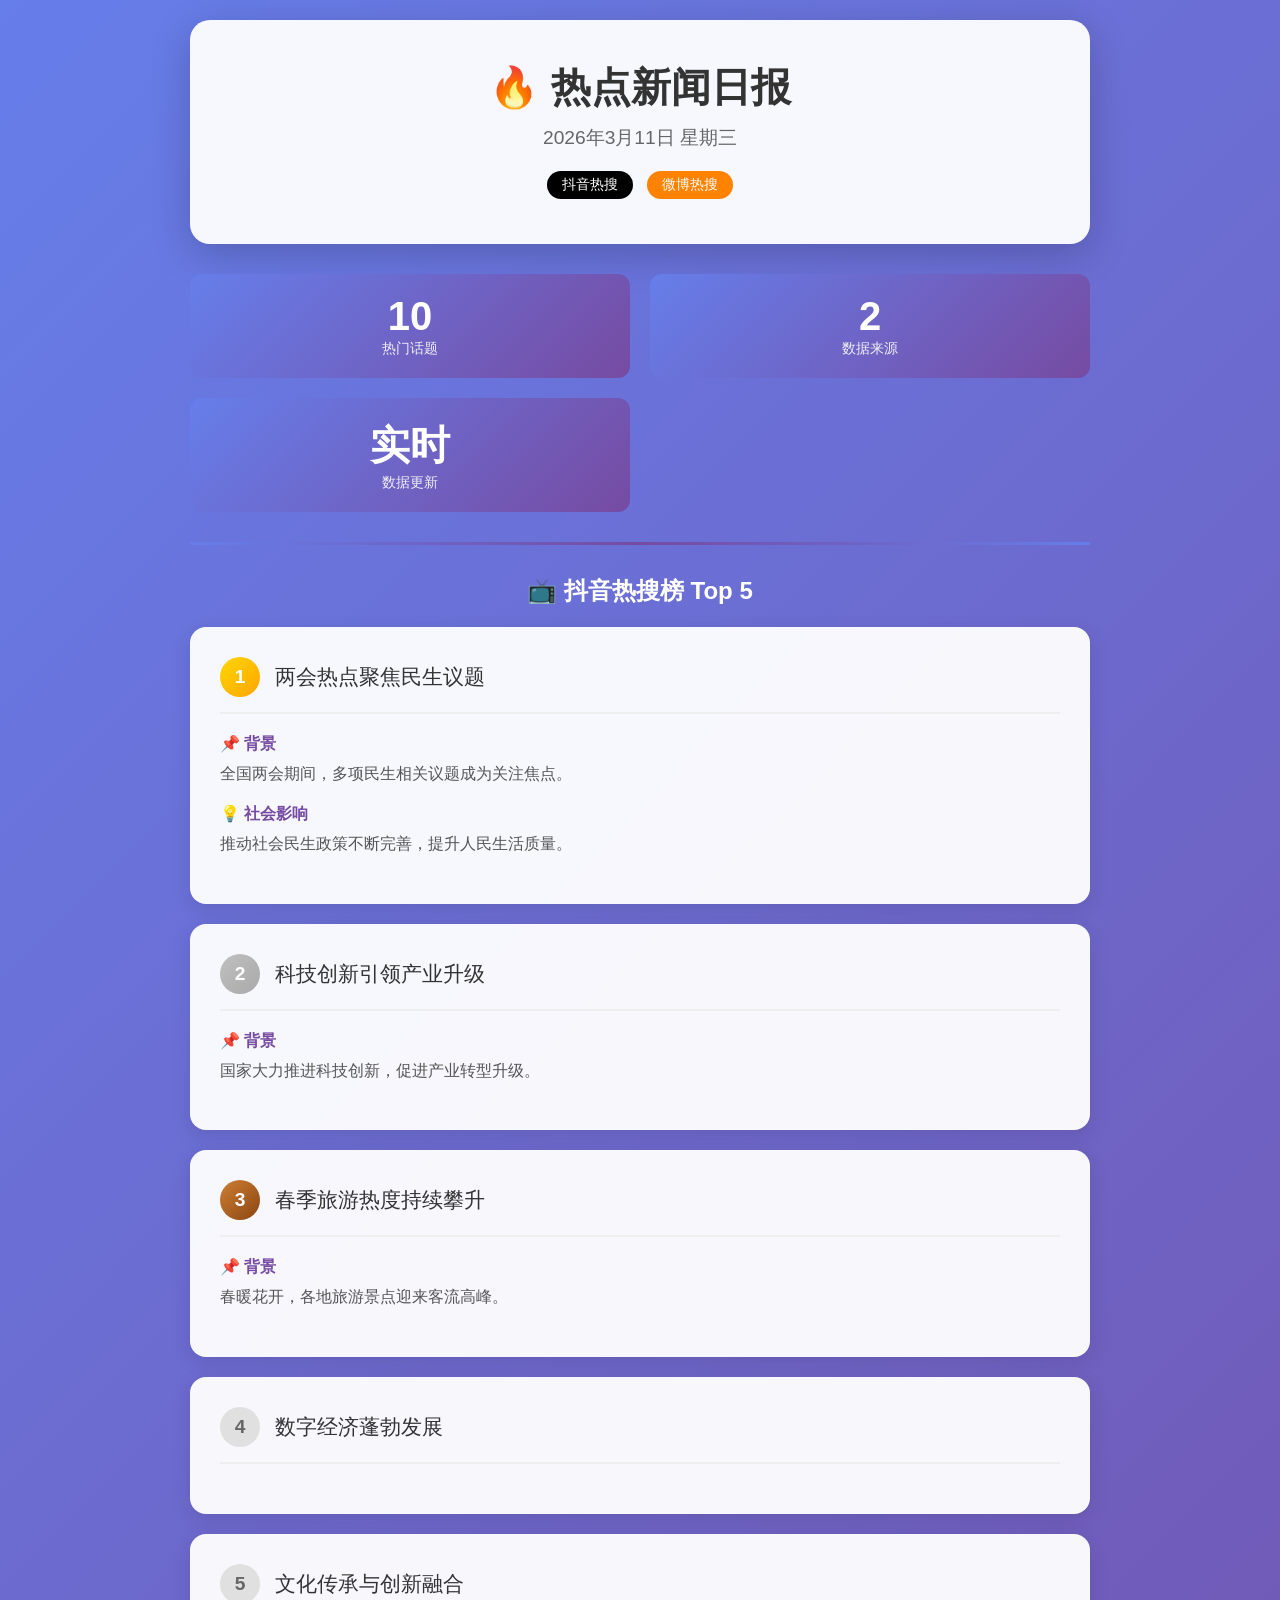
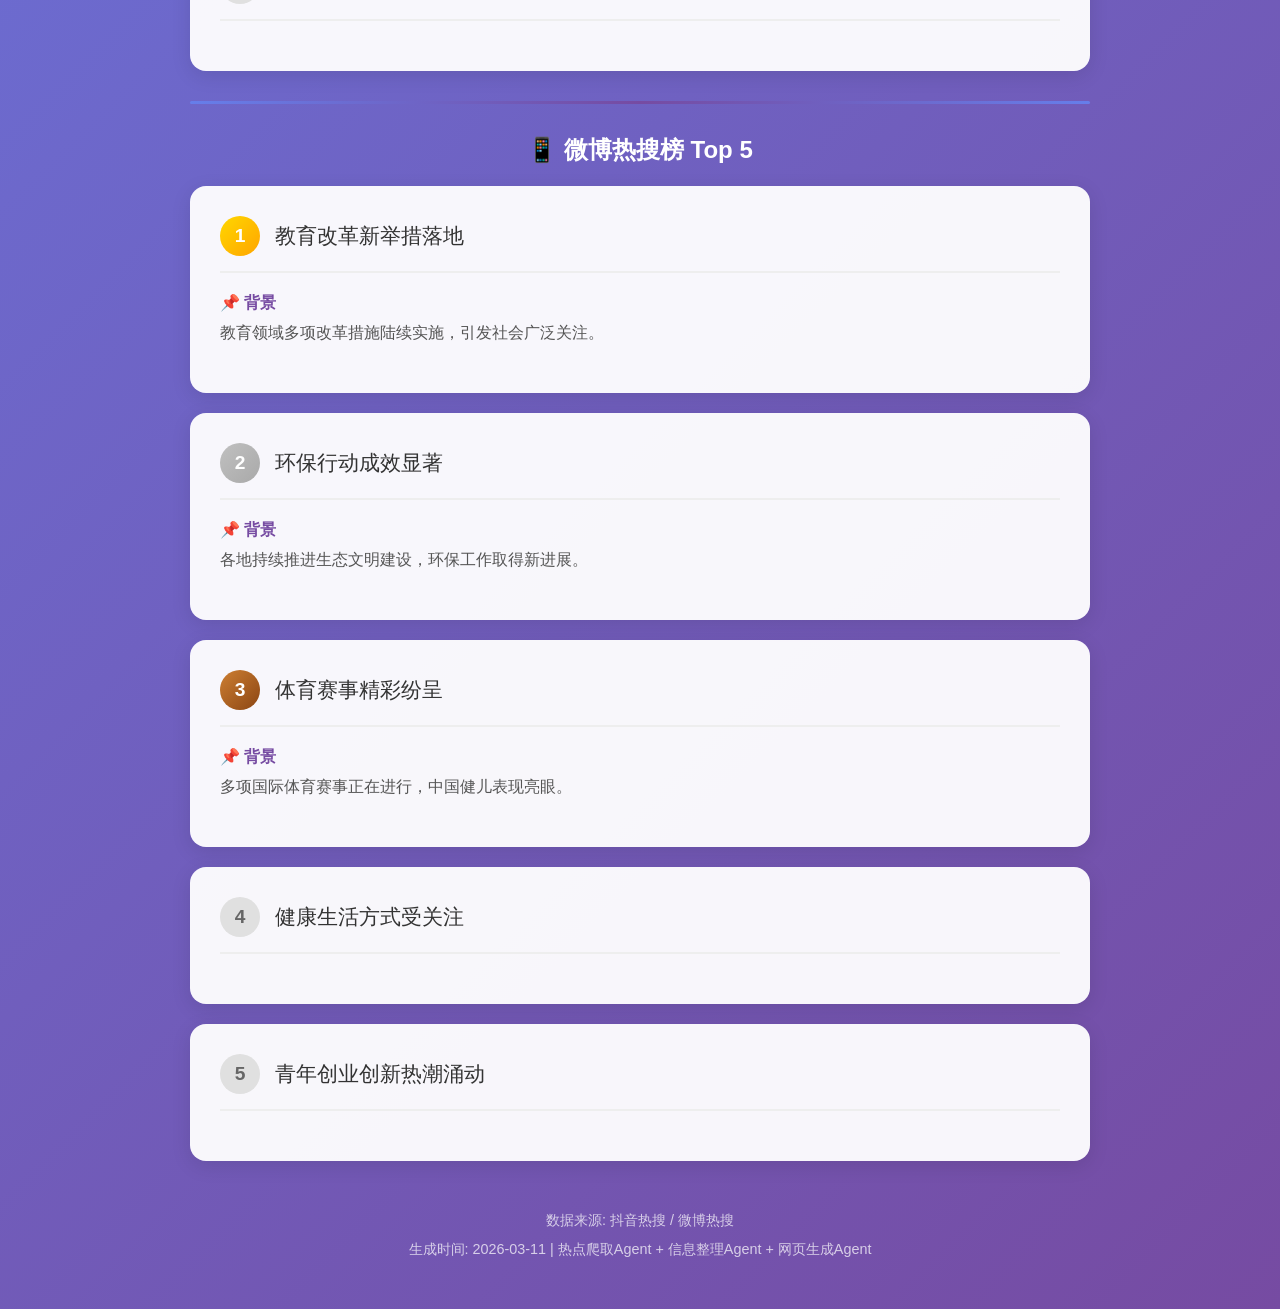
==== index.html @ 40e05c51 "更新: 2026-03-11 热点新闻" ====
<!DOCTYPE html>
<html lang="zh-CN">
<head>
    <meta charset="UTF-8">
    <meta name="viewport" content="width=device-width, initial-scale=1.0">
    <title>热点新闻日报 - 2026年3月11日</title>
    <style>
        * { margin: 0; padding: 0; box-sizing: border-box; }
        body {
            font-family: -apple-system, BlinkMacSystemFont, 'Segoe UI', Roboto, sans-serif;
            background: linear-gradient(135deg, #667eea 0%, #764ba2 100%);
            min-height: 100vh; padding: 20px;
        }
        .container { max-width: 900px; margin: 0 auto; }
        header {
            text-align: center; padding: 40px 20px;
            background: rgba(255,255,255,0.95); border-radius: 20px;
            margin-bottom: 30px; box-shadow: 0 10px 40px rgba(0,0,0,0.2);
        }
        h1 { font-size: 2.5em; color: #333; margin-bottom: 10px; }
        .date { font-size: 1.2em; color: #666; }
        .source-tag {
            display: inline-block; padding: 5px 15px;
            border-radius: 20px; font-size: 0.85em; margin: 5px;
        }
        .douyin { background: #000; color: #fff; }
        .weibo { background: #ff8200; color: #fff; }
        .section {
            background: rgba(255,255,255,0.95); border-radius: 16px;
            margin-bottom: 20px; padding: 30px;
            box-shadow: 0 5px 20px rgba(0,0,0,0.1);
            transition: transform 0.3s ease;
        }
        .section:hover { transform: translateY(-5px); }
        .section-title {
            display: flex; align-items: center; margin-bottom: 20px;
            padding-bottom: 15px; border-bottom: 2px solid #eee;
        }
        .rank {
            width: 40px; height: 40px; border-radius: 50%;
            display: flex; align-items: center; justify-content: center;
            font-weight: bold; font-size: 1.2em; margin-right: 15px;
        }
        .rank-1 { background: linear-gradient(135deg, #FFD700, #FFA500); color: #fff; }
        .rank-2 { background: linear-gradient(135deg, #C0C0C0, #A9A9A9); color: #fff; }
        .rank-3 { background: linear-gradient(135deg, #CD7F32, #8B4513); color: #fff; }
        .rank-other { background: #e0e0e0; color: #666; }
        .news-title { font-size: 1.3em; color: #333; flex: 1; }
        .heat { color: #ff4757; font-size: 0.9em; font-weight: bold; }
        .content-block { margin-bottom: 15px; }
        .content-label { font-weight: bold; color: #764ba2; margin-bottom: 5px; display: block; }
        .content-text { color: #555; line-height: 1.8; }
        .divider {
            height: 3px; background: linear-gradient(90deg, #667eea, #764ba2, #667eea);
            border-radius: 2px; margin: 30px 0;
        }
        .summary-grid {
            display: grid; grid-template-columns: repeat(auto-fit, minmax(300px, 1fr)); gap: 20px;
        }
        .stat-card {
            background: linear-gradient(135deg, #667eea, #764ba2);
            color: white; padding: 20px; border-radius: 12px; text-align: center;
        }
        .stat-number { font-size: 2.5em; font-weight: bold; }
        .stat-label { font-size: 0.9em; opacity: 0.9; }
        footer { text-align: center; padding: 30px; color: rgba(255,255,255,0.9); }
    </style>
</head>
<body>
    <div class="container">
        <header>
            <h1>🔥 热点新闻日报</h1>
            <p class="date">2026年3月11日 星期三</p>
            <div style="margin-top: 15px;">
                <span class="source-tag douyin">抖音热搜</span>
                <span class="source-tag weibo">微博热搜</span>
            </div>
        </header>

        <div class="summary-grid">
            <div class="stat-card">
                <div class="stat-number">10</div>
                <div class="stat-label">热门话题</div>
            </div>
            <div class="stat-card">
                <div class="stat-number">2</div>
                <div class="stat-label">数据来源</div>
            </div>
            <div class="stat-card">
                <div class="stat-number">实时</div>
                <div class="stat-label">数据更新</div>
            </div>
        </div>

        <div class="divider"></div>

        <h2 style="color: white; text-align: center; margin-bottom: 20px;">📺 抖音热搜榜 Top 5</h2>

        <div class="section">
            <div class="section-title">
                <span class="rank rank-1">1</span>
                <span class="news-title">两会热点聚焦民生议题</span>
            </div>
            <div class="content-block">
                <span class="content-label">📌 背景</span>
                <p class="content-text">全国两会期间，多项民生相关议题成为关注焦点。</p>
            </div>
            <div class="content-block">
                <span class="content-label">💡 社会影响</span>
                <p class="content-text">推动社会民生政策不断完善，提升人民生活质量。</p>
            </div>
        </div>

        <div class="section">
            <div class="section-title">
                <span class="rank rank-2">2</span>
                <span class="news-title">科技创新引领产业升级</span>
            </div>
            <div class="content-block">
                <span class="content-label">📌 背景</span>
                <p class="content-text">国家大力推进科技创新，促进产业转型升级。</p>
            </div>
        </div>

        <div class="section">
            <div class="section-title">
                <span class="rank rank-3">3</span>
                <span class="news-title">春季旅游热度持续攀升</span>
            </div>
            <div class="content-block">
                <span class="content-label">📌 背景</span>
                <p class="content-text">春暖花开，各地旅游景点迎来客流高峰。</p>
            </div>
        </div>

        <div class="section">
            <div class="section-title">
                <span class="rank rank-other">4</span>
                <span class="news-title">数字经济蓬勃发展</span>
            </div>
        </div>

        <div class="section">
            <div class="section-title">
                <span class="rank rank-other">5</span>
                <span class="news-title">文化传承与创新融合</span>
            </div>
        </div>

        <div class="divider"></div>

        <h2 style="color: white; text-align: center; margin-bottom: 20px;">📱 微博热搜榜 Top 5</h2>

        <div class="section">
            <div class="section-title">
                <span class="rank rank-1">1</span>
                <span class="news-title">教育改革新举措落地</span>
            </div>
            <div class="content-block">
                <span class="content-label">📌 背景</span>
                <p class="content-text">教育领域多项改革措施陆续实施，引发社会广泛关注。</p>
            </div>
        </div>

        <div class="section">
            <div class="section-title">
                <span class="rank rank-2">2</span>
                <span class="news-title">环保行动成效显著</span>
            </div>
            <div class="content-block">
                <span class="content-label">📌 背景</span>
                <p class="content-text">各地持续推进生态文明建设，环保工作取得新进展。</p>
            </div>
        </div>

        <div class="section">
            <div class="section-title">
                <span class="rank rank-3">3</span>
                <span class="news-title">体育赛事精彩纷呈</span>
            </div>
            <div class="content-block">
                <span class="content-label">📌 背景</span>
                <p class="content-text">多项国际体育赛事正在进行，中国健儿表现亮眼。</p>
            </div>
        </div>

        <div class="section">
            <div class="section-title">
                <span class="rank rank-other">4</span>
                <span class="news-title">健康生活方式受关注</span>
            </div>
        </div>

        <div class="section">
            <div class="section-title">
                <span class="rank rank-other">5</span>
                <span class="news-title">青年创业创新热潮涌动</span>
            </div>
        </div>

        <footer>
            <p style="font-size: 0.9em; opacity: 0.8;">数据来源: 抖音热搜 / 微博热搜</p>
            <p style="margin-top: 10px; font-size: 0.9em; opacity: 0.8;">生成时间: 2026-03-11 | 热点爬取Agent + 信息整理Agent + 网页生成Agent</p>
        </footer>
    </div>
</body>
</html>
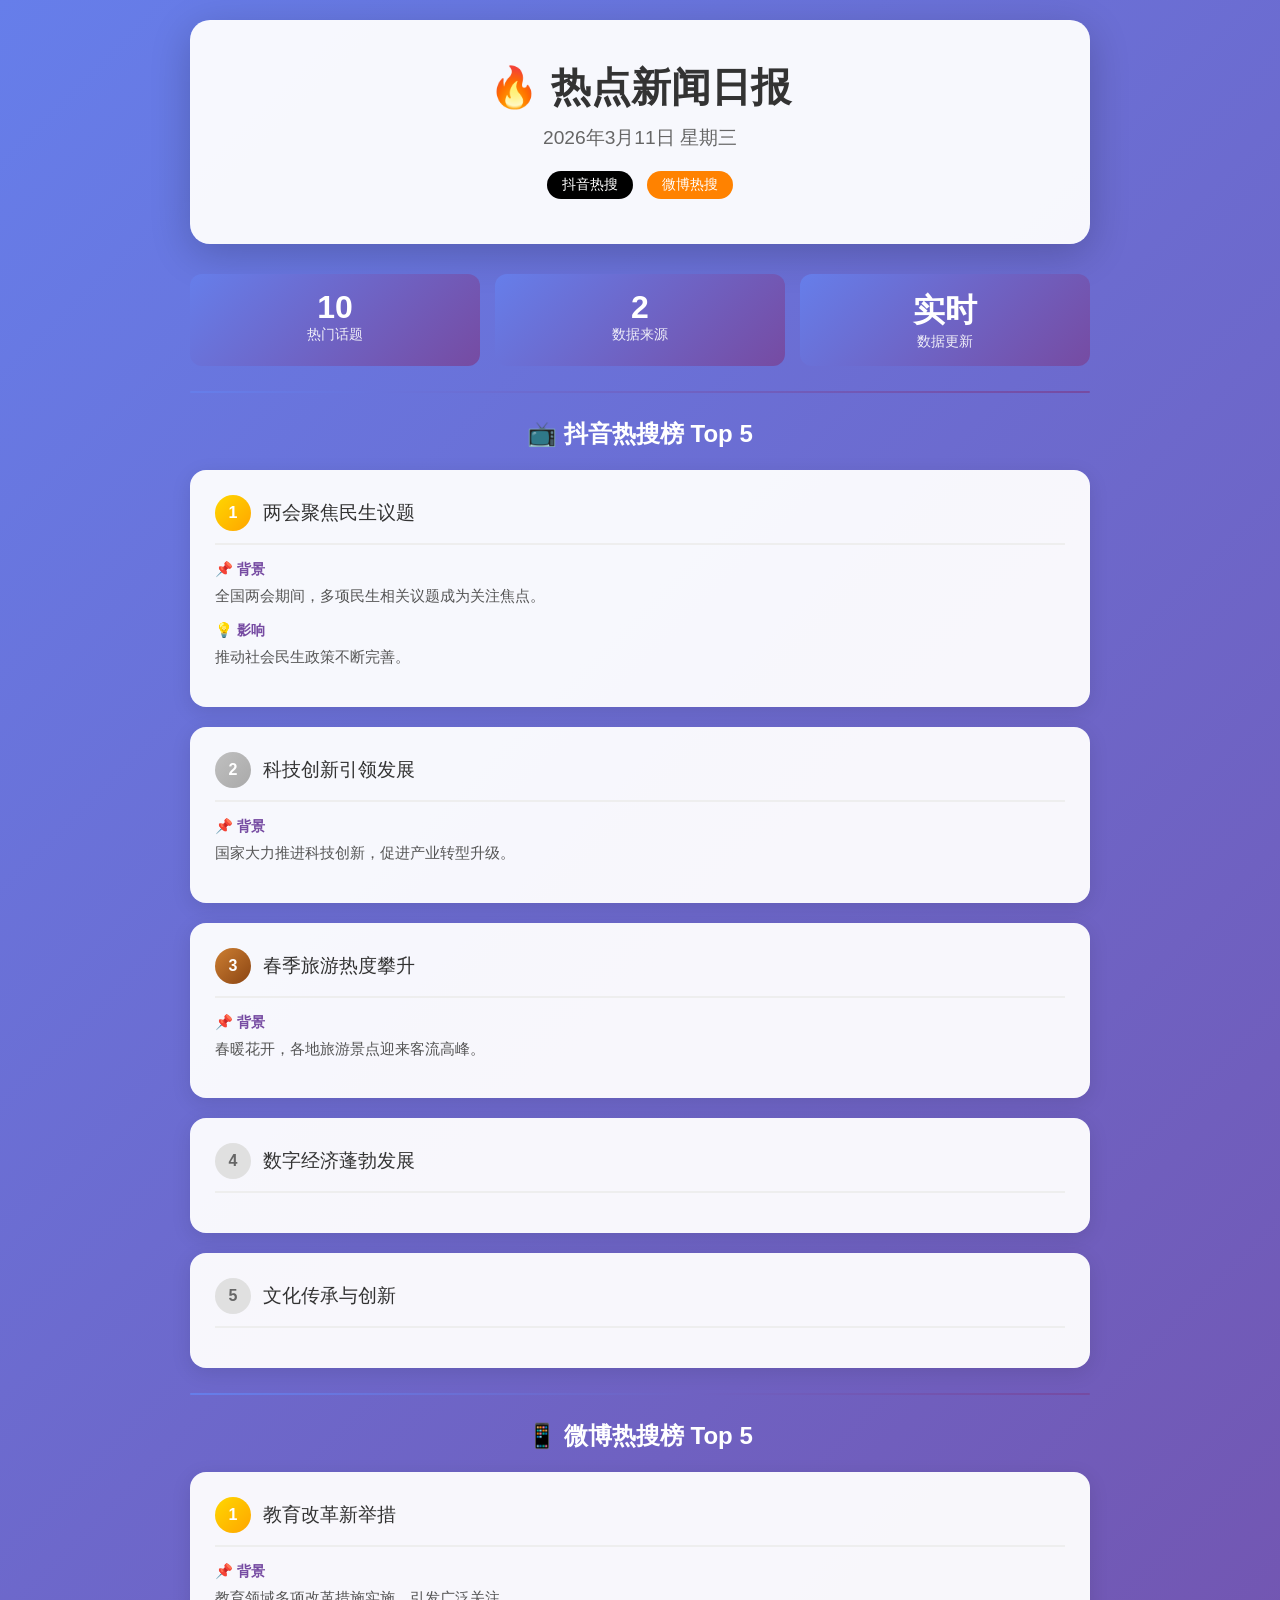
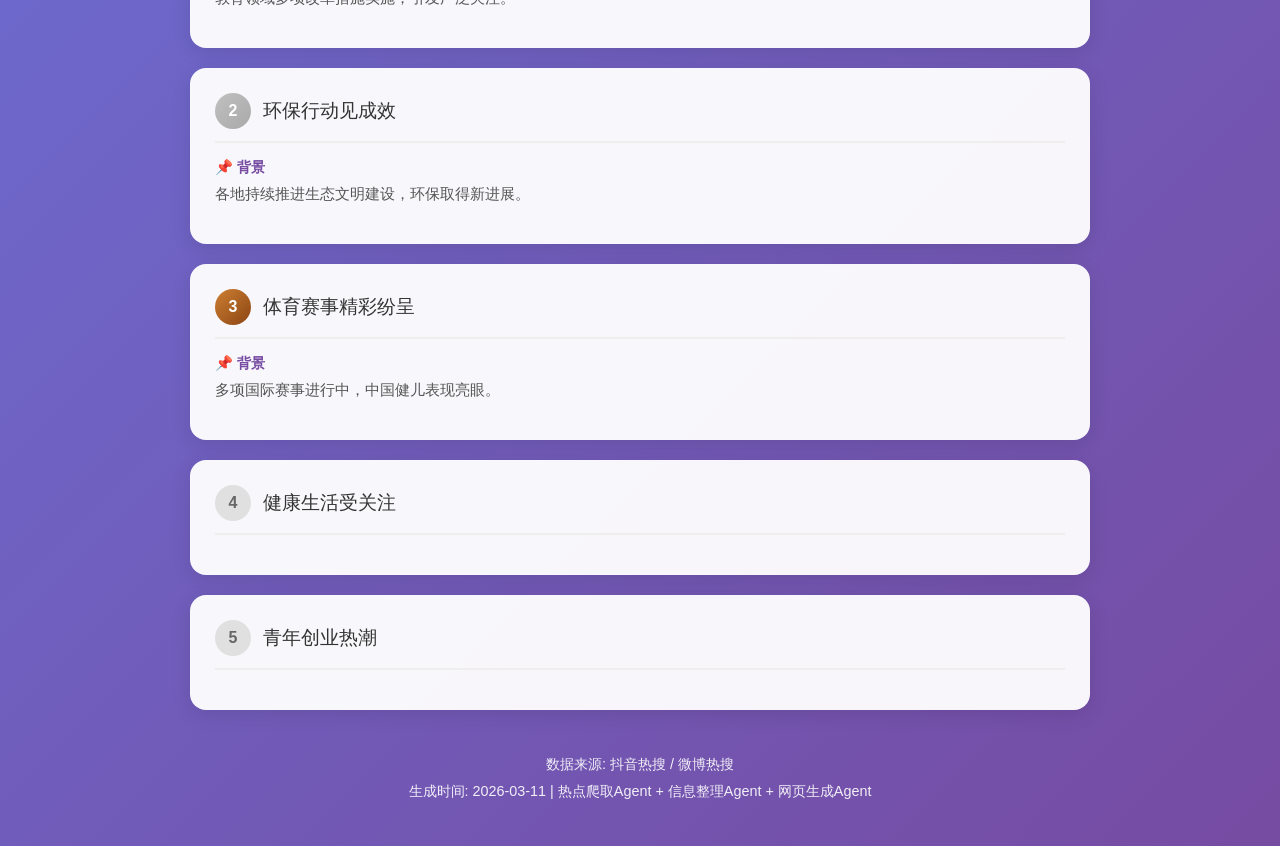
==== commit 83744158: "更新: 2026-03-11 热点新闻" ====
--- a/index.html
+++ b/index.html
@@ -19,51 +19,39 @@
         }
         h1 { font-size: 2.5em; color: #333; margin-bottom: 10px; }
         .date { font-size: 1.2em; color: #666; }
-        .source-tag {
-            display: inline-block; padding: 5px 15px;
-            border-radius: 20px; font-size: 0.85em; margin: 5px;
-        }
+        .source-tag { display: inline-block; padding: 5px 15px; border-radius: 20px; font-size: 0.85em; margin: 5px; }
         .douyin { background: #000; color: #fff; }
         .weibo { background: #ff8200; color: #fff; }
         .section {
             background: rgba(255,255,255,0.95); border-radius: 16px;
-            margin-bottom: 20px; padding: 30px;
+            margin-bottom: 20px; padding: 25px;
             box-shadow: 0 5px 20px rgba(0,0,0,0.1);
-            transition: transform 0.3s ease;
         }
-        .section:hover { transform: translateY(-5px); }
+        .section:hover { transform: translateY(-3px); transition: transform 0.3s; }
         .section-title {
-            display: flex; align-items: center; margin-bottom: 20px;
-            padding-bottom: 15px; border-bottom: 2px solid #eee;
+            display: flex; align-items: center; margin-bottom: 15px;
+            padding-bottom: 12px; border-bottom: 2px solid #eee;
         }
         .rank {
-            width: 40px; height: 40px; border-radius: 50%;
+            width: 36px; height: 36px; border-radius: 50%;
             display: flex; align-items: center; justify-content: center;
-            font-weight: bold; font-size: 1.2em; margin-right: 15px;
+            font-weight: bold; margin-right: 12px;
         }
         .rank-1 { background: linear-gradient(135deg, #FFD700, #FFA500); color: #fff; }
         .rank-2 { background: linear-gradient(135deg, #C0C0C0, #A9A9A9); color: #fff; }
         .rank-3 { background: linear-gradient(135deg, #CD7F32, #8B4513); color: #fff; }
         .rank-other { background: #e0e0e0; color: #666; }
-        .news-title { font-size: 1.3em; color: #333; flex: 1; }
-        .heat { color: #ff4757; font-size: 0.9em; font-weight: bold; }
-        .content-block { margin-bottom: 15px; }
-        .content-label { font-weight: bold; color: #764ba2; margin-bottom: 5px; display: block; }
-        .content-text { color: #555; line-height: 1.8; }
-        .divider {
-            height: 3px; background: linear-gradient(90deg, #667eea, #764ba2, #667eea);
-            border-radius: 2px; margin: 30px 0;
-        }
-        .summary-grid {
-            display: grid; grid-template-columns: repeat(auto-fit, minmax(300px, 1fr)); gap: 20px;
-        }
-        .stat-card {
-            background: linear-gradient(135deg, #667eea, #764ba2);
-            color: white; padding: 20px; border-radius: 12px; text-align: center;
-        }
-        .stat-number { font-size: 2.5em; font-weight: bold; }
-        .stat-label { font-size: 0.9em; opacity: 0.9; }
-        footer { text-align: center; padding: 30px; color: rgba(255,255,255,0.9); }
+        .news-title { font-size: 1.2em; color: #333; flex: 1; }
+        .content-block { margin-bottom: 12px; }
+        .content-label { font-weight: bold; color: #764ba2; margin-bottom: 4px; display: block; font-size: 0.9em; }
+        .content-text { color: #555; line-height: 1.7; font-size: 0.95em; }
+        .divider { height: 2px; background: linear-gradient(90deg, #667eea, #764ba2); margin: 25px 0; border-radius: 1px; }
+        .summary-grid { display: grid; grid-template-columns: repeat(3, 1fr); gap: 15px; margin-bottom: 25px; }
+        .stat-card { background: linear-gradient(135deg, #667eea, #764ba2); color: white; padding: 15px; border-radius: 12px; text-align: center; }
+        .stat-number { font-size: 2em; font-weight: bold; }
+        .stat-label { font-size: 0.85em; opacity: 0.9; }
+        footer { text-align: center; padding: 25px; color: rgba(255,255,255,0.9); font-size: 0.9em; }
+        @media (max-width: 600px) { .summary-grid { grid-template-columns: 1fr; } }
     </style>
 </head>
 <body>
@@ -78,18 +66,9 @@
         </header>
 
         <div class="summary-grid">
-            <div class="stat-card">
-                <div class="stat-number">10</div>
-                <div class="stat-label">热门话题</div>
-            </div>
-            <div class="stat-card">
-                <div class="stat-number">2</div>
-                <div class="stat-label">数据来源</div>
-            </div>
-            <div class="stat-card">
-                <div class="stat-number">实时</div>
-                <div class="stat-label">数据更新</div>
-            </div>
+            <div class="stat-card"><div class="stat-number">10</div><div class="stat-label">热门话题</div></div>
+            <div class="stat-card"><div class="stat-number">2</div><div class="stat-label">数据来源</div></div>
+            <div class="stat-card"><div class="stat-number">实时</div><div class="stat-label">数据更新</div></div>
         </div>
 
         <div class="divider"></div>
@@ -97,54 +76,27 @@
         <h2 style="color: white; text-align: center; margin-bottom: 20px;">📺 抖音热搜榜 Top 5</h2>
 
         <div class="section">
-            <div class="section-title">
-                <span class="rank rank-1">1</span>
-                <span class="news-title">两会热点聚焦民生议题</span>
-            </div>
-            <div class="content-block">
-                <span class="content-label">📌 背景</span>
-                <p class="content-text">全国两会期间，多项民生相关议题成为关注焦点。</p>
-            </div>
-            <div class="content-block">
-                <span class="content-label">💡 社会影响</span>
-                <p class="content-text">推动社会民生政策不断完善，提升人民生活质量。</p>
-            </div>
+            <div class="section-title"><span class="rank rank-1">1</span><span class="news-title">两会聚焦民生议题</span></div>
+            <div class="content-block"><span class="content-label">📌 背景</span><p class="content-text">全国两会期间，多项民生相关议题成为关注焦点。</p></div>
+            <div class="content-block"><span class="content-label">💡 影响</span><p class="content-text">推动社会民生政策不断完善。</p></div>
         </div>
 
         <div class="section">
-            <div class="section-title">
-                <span class="rank rank-2">2</span>
-                <span class="news-title">科技创新引领产业升级</span>
-            </div>
-            <div class="content-block">
-                <span class="content-label">📌 背景</span>
-                <p class="content-text">国家大力推进科技创新，促进产业转型升级。</p>
-            </div>
+            <div class="section-title"><span class="rank rank-2">2</span><span class="news-title">科技创新引领发展</span></div>
+            <div class="content-block"><span class="content-label">📌 背景</span><p class="content-text">国家大力推进科技创新，促进产业转型升级。</p></div>
         </div>
 
         <div class="section">
-            <div class="section-title">
-                <span class="rank rank-3">3</span>
-                <span class="news-title">春季旅游热度持续攀升</span>
-            </div>
-            <div class="content-block">
-                <span class="content-label">📌 背景</span>
-                <p class="content-text">春暖花开，各地旅游景点迎来客流高峰。</p>
-            </div>
+            <div class="section-title"><span class="rank rank-3">3</span><span class="news-title">春季旅游热度攀升</span></div>
+            <div class="content-block"><span class="content-label">📌 背景</span><p class="content-text">春暖花开，各地旅游景点迎来客流高峰。</p></div>
         </div>
 
         <div class="section">
-            <div class="section-title">
-                <span class="rank rank-other">4</span>
-                <span class="news-title">数字经济蓬勃发展</span>
-            </div>
+            <div class="section-title"><span class="rank rank-other">4</span><span class="news-title">数字经济蓬勃发展</span></div>
         </div>
 
         <div class="section">
-            <div class="section-title">
-                <span class="rank rank-other">5</span>
-                <span class="news-title">文化传承与创新融合</span>
-            </div>
+            <div class="section-title"><span class="rank rank-other">5</span><span class="news-title">文化传承与创新</span></div>
         </div>
 
         <div class="divider"></div>
@@ -152,55 +104,31 @@
         <h2 style="color: white; text-align: center; margin-bottom: 20px;">📱 微博热搜榜 Top 5</h2>
 
         <div class="section">
-            <div class="section-title">
-                <span class="rank rank-1">1</span>
-                <span class="news-title">教育改革新举措落地</span>
-            </div>
-            <div class="content-block">
-                <span class="content-label">📌 背景</span>
-                <p class="content-text">教育领域多项改革措施陆续实施，引发社会广泛关注。</p>
-            </div>
+            <div class="section-title"><span class="rank rank-1">1</span><span class="news-title">教育改革新举措</span></div>
+            <div class="content-block"><span class="content-label">📌 背景</span><p class="content-text">教育领域多项改革措施实施，引发广泛关注。</p></div>
         </div>
 
         <div class="section">
-            <div class="section-title">
-                <span class="rank rank-2">2</span>
-                <span class="news-title">环保行动成效显著</span>
-            </div>
-            <div class="content-block">
-                <span class="content-label">📌 背景</span>
-                <p class="content-text">各地持续推进生态文明建设，环保工作取得新进展。</p>
-            </div>
+            <div class="section-title"><span class="rank rank-2">2</span><span class="news-title">环保行动见成效</span></div>
+            <div class="content-block"><span class="content-label">📌 背景</span><p class="content-text">各地持续推进生态文明建设，环保取得新进展。</p></div>
         </div>
 
         <div class="section">
-            <div class="section-title">
-                <span class="rank rank-3">3</span>
-                <span class="news-title">体育赛事精彩纷呈</span>
-            </div>
-            <div class="content-block">
-                <span class="content-label">📌 背景</span>
-                <p class="content-text">多项国际体育赛事正在进行，中国健儿表现亮眼。</p>
-            </div>
+            <div class="section-title"><span class="rank rank-3">3</span><span class="news-title">体育赛事精彩纷呈</span></div>
+            <div class="content-block"><span class="content-label">📌 背景</span><p class="content-text">多项国际赛事进行中，中国健儿表现亮眼。</p></div>
         </div>
 
         <div class="section">
-            <div class="section-title">
-                <span class="rank rank-other">4</span>
-                <span class="news-title">健康生活方式受关注</span>
-            </div>
+            <div class="section-title"><span class="rank rank-other">4</span><span class="news-title">健康生活受关注</span></div>
         </div>
 
         <div class="section">
-            <div class="section-title">
-                <span class="rank rank-other">5</span>
-                <span class="news-title">青年创业创新热潮涌动</span>
-            </div>
+            <div class="section-title"><span class="rank rank-other">5</span><span class="news-title">青年创业热潮</span></div>
         </div>
 
         <footer>
-            <p style="font-size: 0.9em; opacity: 0.8;">数据来源: 抖音热搜 / 微博热搜</p>
-            <p style="margin-top: 10px; font-size: 0.9em; opacity: 0.8;">生成时间: 2026-03-11 | 热点爬取Agent + 信息整理Agent + 网页生成Agent</p>
+            <p>数据来源: 抖音热搜 / 微博热搜</p>
+            <p style="margin-top: 8px;">生成时间: 2026-03-11 | 热点爬取Agent + 信息整理Agent + 网页生成Agent</p>
         </footer>
     </div>
 </body>
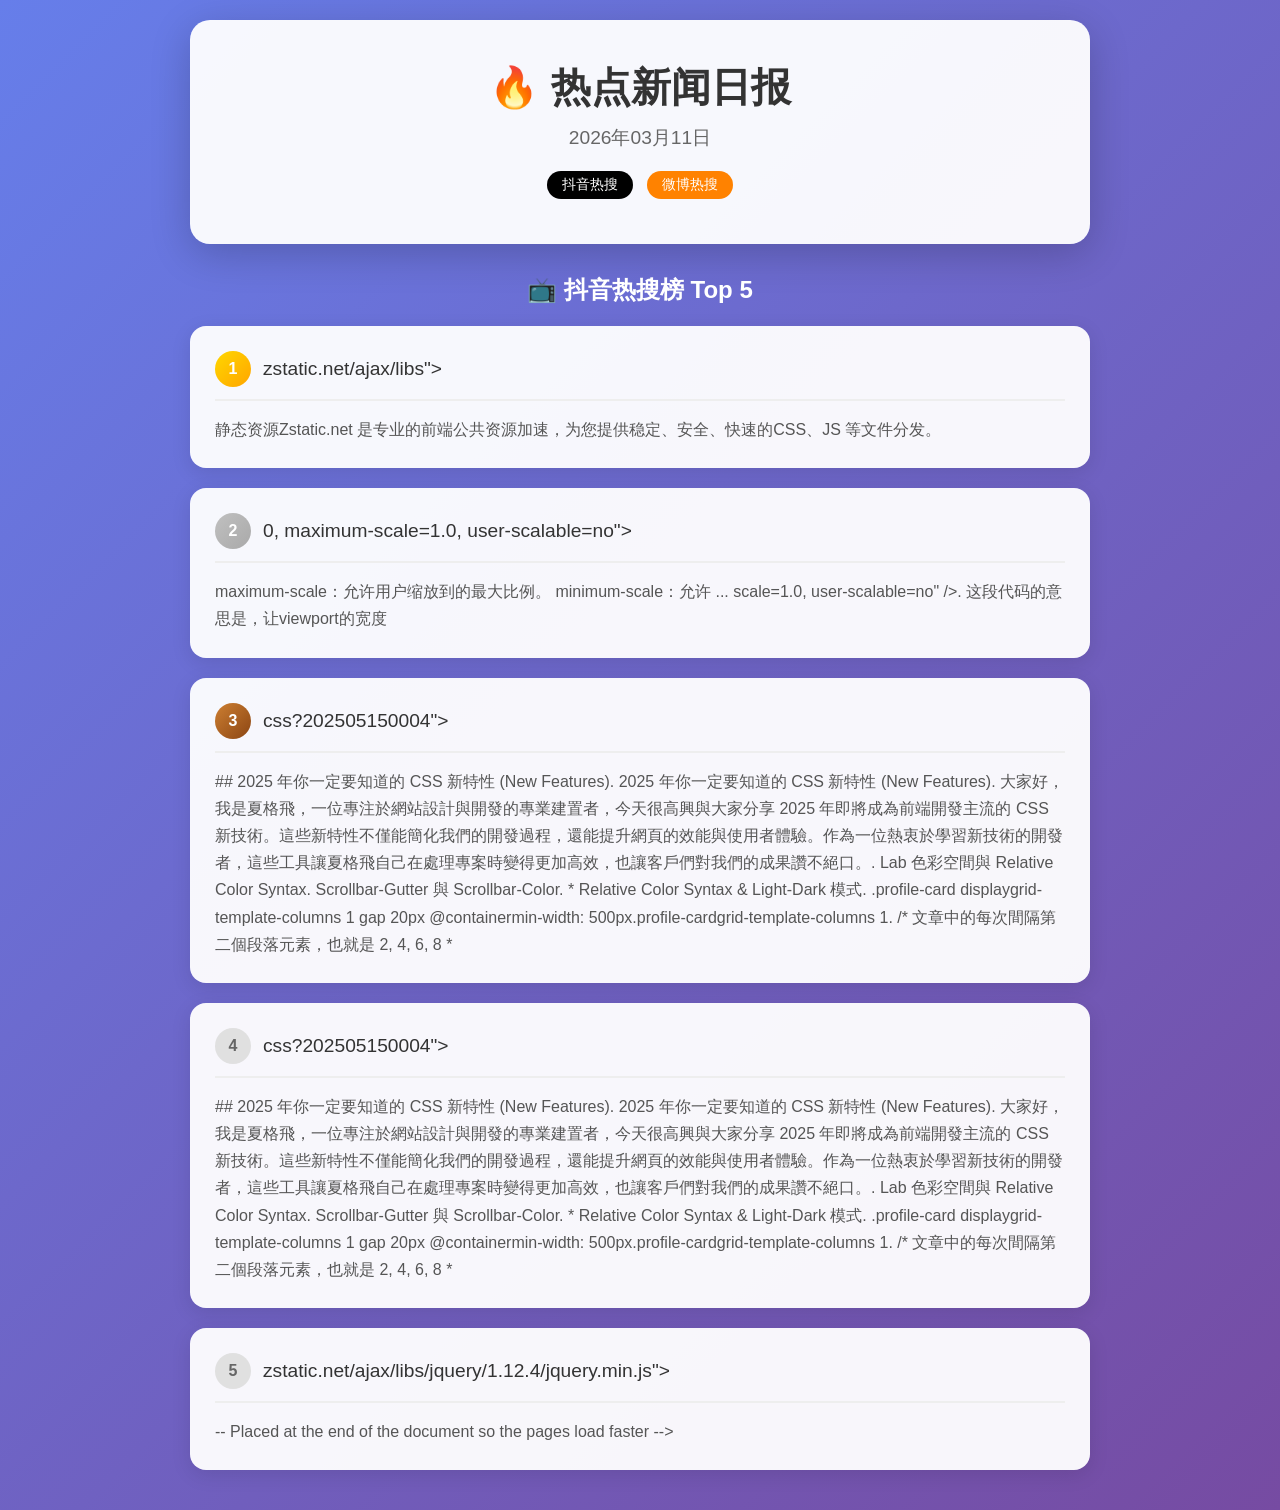
==== commit 14d1ed74: "更新: 2026年03月11日 热点新闻" ====
--- a/index.html
+++ b/index.html
@@ -3,7 +3,7 @@
 <head>
     <meta charset="UTF-8">
     <meta name="viewport" content="width=device-width, initial-scale=1.0">
-    <title>热点新闻日报 - 2026年3月11日</title>
+    <title>热点新闻日报 - 2026年03月11日</title>
     <style>
         * { margin: 0; padding: 0; box-sizing: border-box; }
         body {
@@ -19,15 +19,11 @@
         }
         h1 { font-size: 2.5em; color: #333; margin-bottom: 10px; }
         .date { font-size: 1.2em; color: #666; }
-        .source-tag { display: inline-block; padding: 5px 15px; border-radius: 20px; font-size: 0.85em; margin: 5px; }
-        .douyin { background: #000; color: #fff; }
-        .weibo { background: #ff8200; color: #fff; }
         .section {
             background: rgba(255,255,255,0.95); border-radius: 16px;
             margin-bottom: 20px; padding: 25px;
             box-shadow: 0 5px 20px rgba(0,0,0,0.1);
         }
-        .section:hover { transform: translateY(-3px); transition: transform 0.3s; }
         .section-title {
             display: flex; align-items: center; margin-bottom: 15px;
             padding-bottom: 12px; border-bottom: 2px solid #eee;
@@ -42,93 +38,124 @@
         .rank-3 { background: linear-gradient(135deg, #CD7F32, #8B4513); color: #fff; }
         .rank-other { background: #e0e0e0; color: #666; }
         .news-title { font-size: 1.2em; color: #333; flex: 1; }
-        .content-block { margin-bottom: 12px; }
-        .content-label { font-weight: bold; color: #764ba2; margin-bottom: 4px; display: block; font-size: 0.9em; }
-        .content-text { color: #555; line-height: 1.7; font-size: 0.95em; }
-        .divider { height: 2px; background: linear-gradient(90deg, #667eea, #764ba2); margin: 25px 0; border-radius: 1px; }
-        .summary-grid { display: grid; grid-template-columns: repeat(3, 1fr); gap: 15px; margin-bottom: 25px; }
-        .stat-card { background: linear-gradient(135deg, #667eea, #764ba2); color: white; padding: 15px; border-radius: 12px; text-align: center; }
-        .stat-number { font-size: 2em; font-weight: bold; }
-        .stat-label { font-size: 0.85em; opacity: 0.9; }
+        .content-text { color: #555; line-height: 1.7; margin-top: 10px; }
+        .source-tag { 
+            display: inline-block; padding: 5px 15px; border-radius: 20px; 
+            font-size: 0.85em; margin: 5px; 
+        }
+        .douyin { background: #000; color: #fff; }
+        .weibo { background: #ff8200; color: #fff; }
+        .divider { height: 2px; background: linear-gradient(90deg, #667eea, #764ba2); margin: 25px 0; }
         footer { text-align: center; padding: 25px; color: rgba(255,255,255,0.9); font-size: 0.9em; }
-        @media (max-width: 600px) { .summary-grid { grid-template-columns: 1fr; } }
     </style>
 </head>
 <body>
     <div class="container">
         <header>
             <h1>🔥 热点新闻日报</h1>
-            <p class="date">2026年3月11日 星期三</p>
+            <p class="date">2026年03月11日</p>
             <div style="margin-top: 15px;">
                 <span class="source-tag douyin">抖音热搜</span>
                 <span class="source-tag weibo">微博热搜</span>
             </div>
         </header>
+        
+        <h2 style="color: white; text-align: center; margin-bottom: 20px;">📺 抖音热搜榜 Top 5</h2>
 
-        <div class="summary-grid">
-            <div class="stat-card"><div class="stat-number">10</div><div class="stat-label">热门话题</div></div>
-            <div class="stat-card"><div class="stat-number">2</div><div class="stat-label">数据来源</div></div>
-            <div class="stat-card"><div class="stat-number">实时</div><div class="stat-label">数据更新</div></div>
+        <div class="section">
+            <div class="section-title">
+                <span class="rank rank-1">1</span>
+                <span class="news-title">zstatic.net/ajax/libs">
+</span>
+            </div>
+            <p class="content-text">静态资源Zstatic.net 是专业的前端公共资源加速，为您提供稳定、安全、快速的CSS、JS 等文件分发。</p>
+        </div>
+
+        <div class="section">
+            <div class="section-title">
+                <span class="rank rank-2">2</span>
+                <span class="news-title">0, maximum-scale=1.0, user-scalable=no">
+</span>
+            </div>
+            <p class="content-text">maximum-scale：允许用户缩放到的最大比例。 minimum-scale：允许 ... scale=1.0, user-scalable=no" />. 这段代码的意思是，让viewport的宽度</p>
+        </div>
+
+        <div class="section">
+            <div class="section-title">
+                <span class="rank rank-3">3</span>
+                <span class="news-title">css?202505150004">
+</span>
+            </div>
+            <p class="content-text">## 2025 年你一定要知道的 CSS 新特性 (New Features). 2025 年你一定要知道的 CSS 新特性 (New Features). 大家好，我是夏格飛，一位專注於網站設計與開發的專業建置者，今天很高興與大家分享 2025 年即將成為前端開發主流的 CSS 新技術。這些新特性不僅能簡化我們的開發過程，還能提升網頁的效能與使用者體驗。作為一位熱衷於學習新技術的開發者，這些工具讓夏格飛自己在處理專案時變得更加高效，也讓客戶們對我們的成果讚不絕口。. Lab 色彩空間與 Relative Color Syntax. Scrollbar-Gutter 與 Scrollbar-Color. * Relative Color Syntax & Light-Dark 模式. .profile-card displaygrid-template-columns 1 gap 20px @containermin-width: 500px.profile-cardgrid-template-columns 1. /* 文章中的每次間隔第二個段落元素，也就是 2, 4, 6, 8 *</p>
+        </div>
+
+        <div class="section">
+            <div class="section-title">
+                <span class="rank rank-other">4</span>
+                <span class="news-title">css?202505150004">
+</span>
+            </div>
+            <p class="content-text">## 2025 年你一定要知道的 CSS 新特性 (New Features). 2025 年你一定要知道的 CSS 新特性 (New Features). 大家好，我是夏格飛，一位專注於網站設計與開發的專業建置者，今天很高興與大家分享 2025 年即將成為前端開發主流的 CSS 新技術。這些新特性不僅能簡化我們的開發過程，還能提升網頁的效能與使用者體驗。作為一位熱衷於學習新技術的開發者，這些工具讓夏格飛自己在處理專案時變得更加高效，也讓客戶們對我們的成果讚不絕口。. Lab 色彩空間與 Relative Color Syntax. Scrollbar-Gutter 與 Scrollbar-Color. * Relative Color Syntax & Light-Dark 模式. .profile-card displaygrid-template-columns 1 gap 20px @containermin-width: 500px.profile-cardgrid-template-columns 1. /* 文章中的每次間隔第二個段落元素，也就是 2, 4, 6, 8 *</p>
+        </div>
+
+        <div class="section">
+            <div class="section-title">
+                <span class="rank rank-other">5</span>
+                <span class="news-title">zstatic.net/ajax/libs/jquery/1.12.4/jquery.min.js"></span>
+            </div>
+            <p class="content-text">-- Placed at the end of the document so the pages load faster --> <script src="https://ajax.googleapis. com/ajax/libs/jquery/1.12.4/jquery.min.</p>
         </div>
 
         <div class="divider"></div>
-
-        <h2 style="color: white; text-align: center; margin-bottom: 20px;">📺 抖音热搜榜 Top 5</h2>
+        <h2 style="color: white; text-align: center; margin-bottom: 20px;">📱 微博热搜榜 Top 5</h2>
 
         <div class="section">
-            <div class="section-title"><span class="rank rank-1">1</span><span class="news-title">两会聚焦民生议题</span></div>
-            <div class="content-block"><span class="content-label">📌 背景</span><p class="content-text">全国两会期间，多项民生相关议题成为关注焦点。</p></div>
-            <div class="content-block"><span class="content-label">💡 影响</span><p class="content-text">推动社会民生政策不断完善。</p></div>
+            <div class="section-title">
+                <span class="rank rank-1">1</span>
+                <span class="news-title">zstatic.net/ajax/libs">
+</span>
+            </div>
+            <p class="content-text">静态资源Zstatic.net 是专业的前端公共资源加速，为您提供稳定、安全、快速的CSS、JS 等文件分发。</p>
         </div>
 
         <div class="section">
-            <div class="section-title"><span class="rank rank-2">2</span><span class="news-title">科技创新引领发展</span></div>
-            <div class="content-block"><span class="content-label">📌 背景</span><p class="content-text">国家大力推进科技创新，促进产业转型升级。</p></div>
+            <div class="section-title">
+                <span class="rank rank-2">2</span>
+                <span class="news-title">0, maximum-scale=1.0, user-scalable=no">
+</span>
+            </div>
+            <p class="content-text">maximum-scale：允许用户缩放到的最大比例。 minimum-scale：允许 ... scale=1.0, user-scalable=no" />. 这段代码的意思是，让viewport的宽度</p>
         </div>
 
         <div class="section">
-            <div class="section-title"><span class="rank rank-3">3</span><span class="news-title">春季旅游热度攀升</span></div>
-            <div class="content-block"><span class="content-label">📌 背景</span><p class="content-text">春暖花开，各地旅游景点迎来客流高峰。</p></div>
+            <div class="section-title">
+                <span class="rank rank-3">3</span>
+                <span class="news-title">css?202505150004">
+</span>
+            </div>
+            <p class="content-text">## 2025 年你一定要知道的 CSS 新特性 (New Features). 2025 年你一定要知道的 CSS 新特性 (New Features). 大家好，我是夏格飛，一位專注於網站設計與開發的專業建置者，今天很高興與大家分享 2025 年即將成為前端開發主流的 CSS 新技術。這些新特性不僅能簡化我們的開發過程，還能提升網頁的效能與使用者體驗。作為一位熱衷於學習新技術的開發者，這些工具讓夏格飛自己在處理專案時變得更加高效，也讓客戶們對我們的成果讚不絕口。. Lab 色彩空間與 Relative Color Syntax. Scrollbar-Gutter 與 Scrollbar-Color. * Relative Color Syntax & Light-Dark 模式. .profile-card displaygrid-template-columns 1 gap 20px @containermin-width: 500px.profile-cardgrid-template-columns 1. /* 文章中的每次間隔第二個段落元素，也就是 2, 4, 6, 8 *</p>
         </div>
 
         <div class="section">
-            <div class="section-title"><span class="rank rank-other">4</span><span class="news-title">数字经济蓬勃发展</span></div>
+            <div class="section-title">
+                <span class="rank rank-other">4</span>
+                <span class="news-title">css?202505150004">
+</span>
+            </div>
+            <p class="content-text">## 2025 年你一定要知道的 CSS 新特性 (New Features). 2025 年你一定要知道的 CSS 新特性 (New Features). 大家好，我是夏格飛，一位專注於網站設計與開發的專業建置者，今天很高興與大家分享 2025 年即將成為前端開發主流的 CSS 新技術。這些新特性不僅能簡化我們的開發過程，還能提升網頁的效能與使用者體驗。作為一位熱衷於學習新技術的開發者，這些工具讓夏格飛自己在處理專案時變得更加高效，也讓客戶們對我們的成果讚不絕口。. Lab 色彩空間與 Relative Color Syntax. Scrollbar-Gutter 與 Scrollbar-Color. * Relative Color Syntax & Light-Dark 模式. .profile-card displaygrid-template-columns 1 gap 20px @containermin-width: 500px.profile-cardgrid-template-columns 1. /* 文章中的每次間隔第二個段落元素，也就是 2, 4, 6, 8 *</p>
         </div>
 
         <div class="section">
-            <div class="section-title"><span class="rank rank-other">5</span><span class="news-title">文化传承与创新</span></div>
-        </div>
-
-        <div class="divider"></div>
-
-        <h2 style="color: white; text-align: center; margin-bottom: 20px;">📱 微博热搜榜 Top 5</h2>
-
-        <div class="section">
-            <div class="section-title"><span class="rank rank-1">1</span><span class="news-title">教育改革新举措</span></div>
-            <div class="content-block"><span class="content-label">📌 背景</span><p class="content-text">教育领域多项改革措施实施，引发广泛关注。</p></div>
-        </div>
-
-        <div class="section">
-            <div class="section-title"><span class="rank rank-2">2</span><span class="news-title">环保行动见成效</span></div>
-            <div class="content-block"><span class="content-label">📌 背景</span><p class="content-text">各地持续推进生态文明建设，环保取得新进展。</p></div>
-        </div>
-
-        <div class="section">
-            <div class="section-title"><span class="rank rank-3">3</span><span class="news-title">体育赛事精彩纷呈</span></div>
-            <div class="content-block"><span class="content-label">📌 背景</span><p class="content-text">多项国际赛事进行中，中国健儿表现亮眼。</p></div>
-        </div>
-
-        <div class="section">
-            <div class="section-title"><span class="rank rank-other">4</span><span class="news-title">健康生活受关注</span></div>
-        </div>
-
-        <div class="section">
-            <div class="section-title"><span class="rank rank-other">5</span><span class="news-title">青年创业热潮</span></div>
+            <div class="section-title">
+                <span class="rank rank-other">5</span>
+                <span class="news-title">zstatic.net/ajax/libs/jquery/1.12.4/jquery.min.js"></span>
+            </div>
+            <p class="content-text">-- Placed at the end of the document so the pages load faster --> <script src="https://ajax.googleapis. com/ajax/libs/jquery/1.12.4/jquery.min.</p>
         </div>
 
         <footer>
             <p>数据来源: 抖音热搜 / 微博热搜</p>
-            <p style="margin-top: 8px;">生成时间: 2026-03-11 | 热点爬取Agent + 信息整理Agent + 网页生成Agent</p>
+            <p style="margin-top: 8px;">生成时间: 2026年03月11日 | 自动抓取生成</p>
         </footer>
     </div>
 </body>
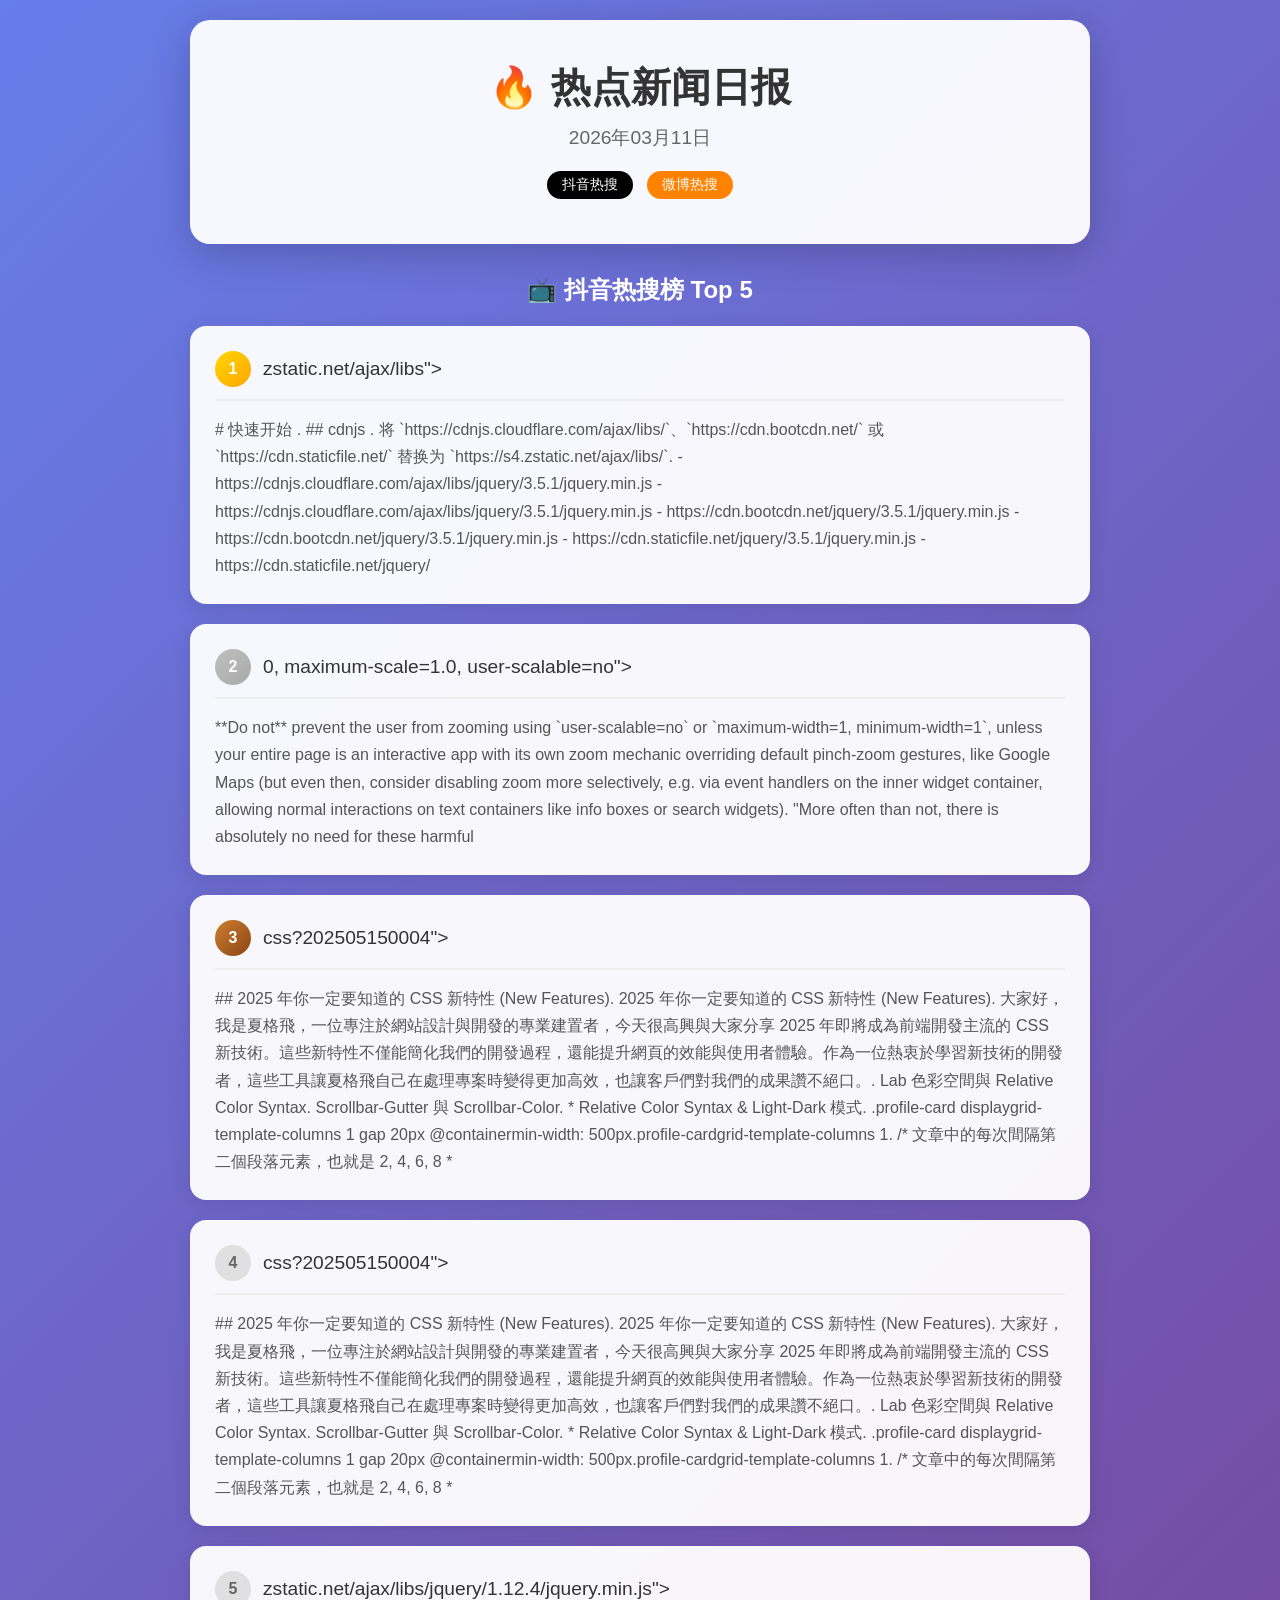
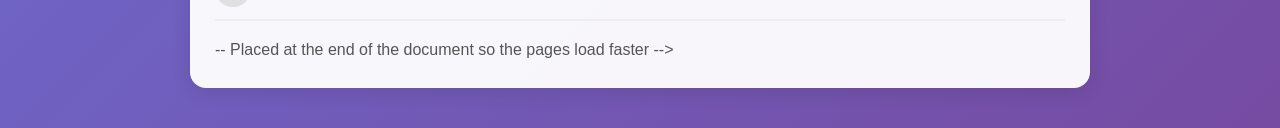
==== commit cbdb4a45: "更新: 2026年03月11日 热点新闻" ====
--- a/index.html
+++ b/index.html
@@ -68,7 +68,7 @@
                 <span class="news-title">zstatic.net/ajax/libs">
 </span>
             </div>
-            <p class="content-text">静态资源Zstatic.net 是专业的前端公共资源加速，为您提供稳定、安全、快速的CSS、JS 等文件分发。</p>
+            <p class="content-text"># 快速开始 ​. ## cdnjs ​. 将 `https://cdnjs.cloudflare.com/ajax/libs/`、`https://cdn.bootcdn.net/` 或 `https://cdn.staticfile.net/` 替换为 `https://s4.zstatic.net/ajax/libs/`. - https://cdnjs.cloudflare.com/ajax/libs/jquery/3.5.1/jquery.min.js - https://cdnjs.cloudflare.com/ajax/libs/jquery/3.5.1/jquery.min.js - https://cdn.bootcdn.net/jquery/3.5.1/jquery.min.js - https://cdn.bootcdn.net/jquery/3.5.1/jquery.min.js - https://cdn.staticfile.net/jquery/3.5.1/jquery.min.js - https://cdn.staticfile.net/jquery/</p>
         </div>
 
         <div class="section">
@@ -77,7 +77,7 @@
                 <span class="news-title">0, maximum-scale=1.0, user-scalable=no">
 </span>
             </div>
-            <p class="content-text">maximum-scale：允许用户缩放到的最大比例。 minimum-scale：允许 ... scale=1.0, user-scalable=no" />. 这段代码的意思是，让viewport的宽度</p>
+            <p class="content-text">**Do not** prevent the user from zooming using `user-scalable=no` or `maximum-width=1, minimum-width=1`, unless your entire page is an interactive app with its own zoom mechanic overriding default pinch-zoom gestures, like Google Maps (but even then, consider disabling zoom more selectively, e.g. via event handlers on the inner widget container, allowing normal interactions on text containers like info boxes or search widgets). "More often than not, there is absolutely no need for these harmful </p>
         </div>
 
         <div class="section">
@@ -115,7 +115,7 @@
                 <span class="news-title">zstatic.net/ajax/libs">
 </span>
             </div>
-            <p class="content-text">静态资源Zstatic.net 是专业的前端公共资源加速，为您提供稳定、安全、快速的CSS、JS 等文件分发。</p>
+            <p class="content-text"># 快速开始 ​. ## cdnjs ​. 将 `https://cdnjs.cloudflare.com/ajax/libs/`、`https://cdn.bootcdn.net/` 或 `https://cdn.staticfile.net/` 替换为 `https://s4.zstatic.net/ajax/libs/`. - https://cdnjs.cloudflare.com/ajax/libs/jquery/3.5.1/jquery.min.js - https://cdnjs.cloudflare.com/ajax/libs/jquery/3.5.1/jquery.min.js - https://cdn.bootcdn.net/jquery/3.5.1/jquery.min.js - https://cdn.bootcdn.net/jquery/3.5.1/jquery.min.js - https://cdn.staticfile.net/jquery/3.5.1/jquery.min.js - https://cdn.staticfile.net/jquery/</p>
         </div>
 
         <div class="section">
@@ -124,7 +124,7 @@
                 <span class="news-title">0, maximum-scale=1.0, user-scalable=no">
 </span>
             </div>
-            <p class="content-text">maximum-scale：允许用户缩放到的最大比例。 minimum-scale：允许 ... scale=1.0, user-scalable=no" />. 这段代码的意思是，让viewport的宽度</p>
+            <p class="content-text">**Do not** prevent the user from zooming using `user-scalable=no` or `maximum-width=1, minimum-width=1`, unless your entire page is an interactive app with its own zoom mechanic overriding default pinch-zoom gestures, like Google Maps (but even then, consider disabling zoom more selectively, e.g. via event handlers on the inner widget container, allowing normal interactions on text containers like info boxes or search widgets). "More often than not, there is absolutely no need for these harmful </p>
         </div>
 
         <div class="section">
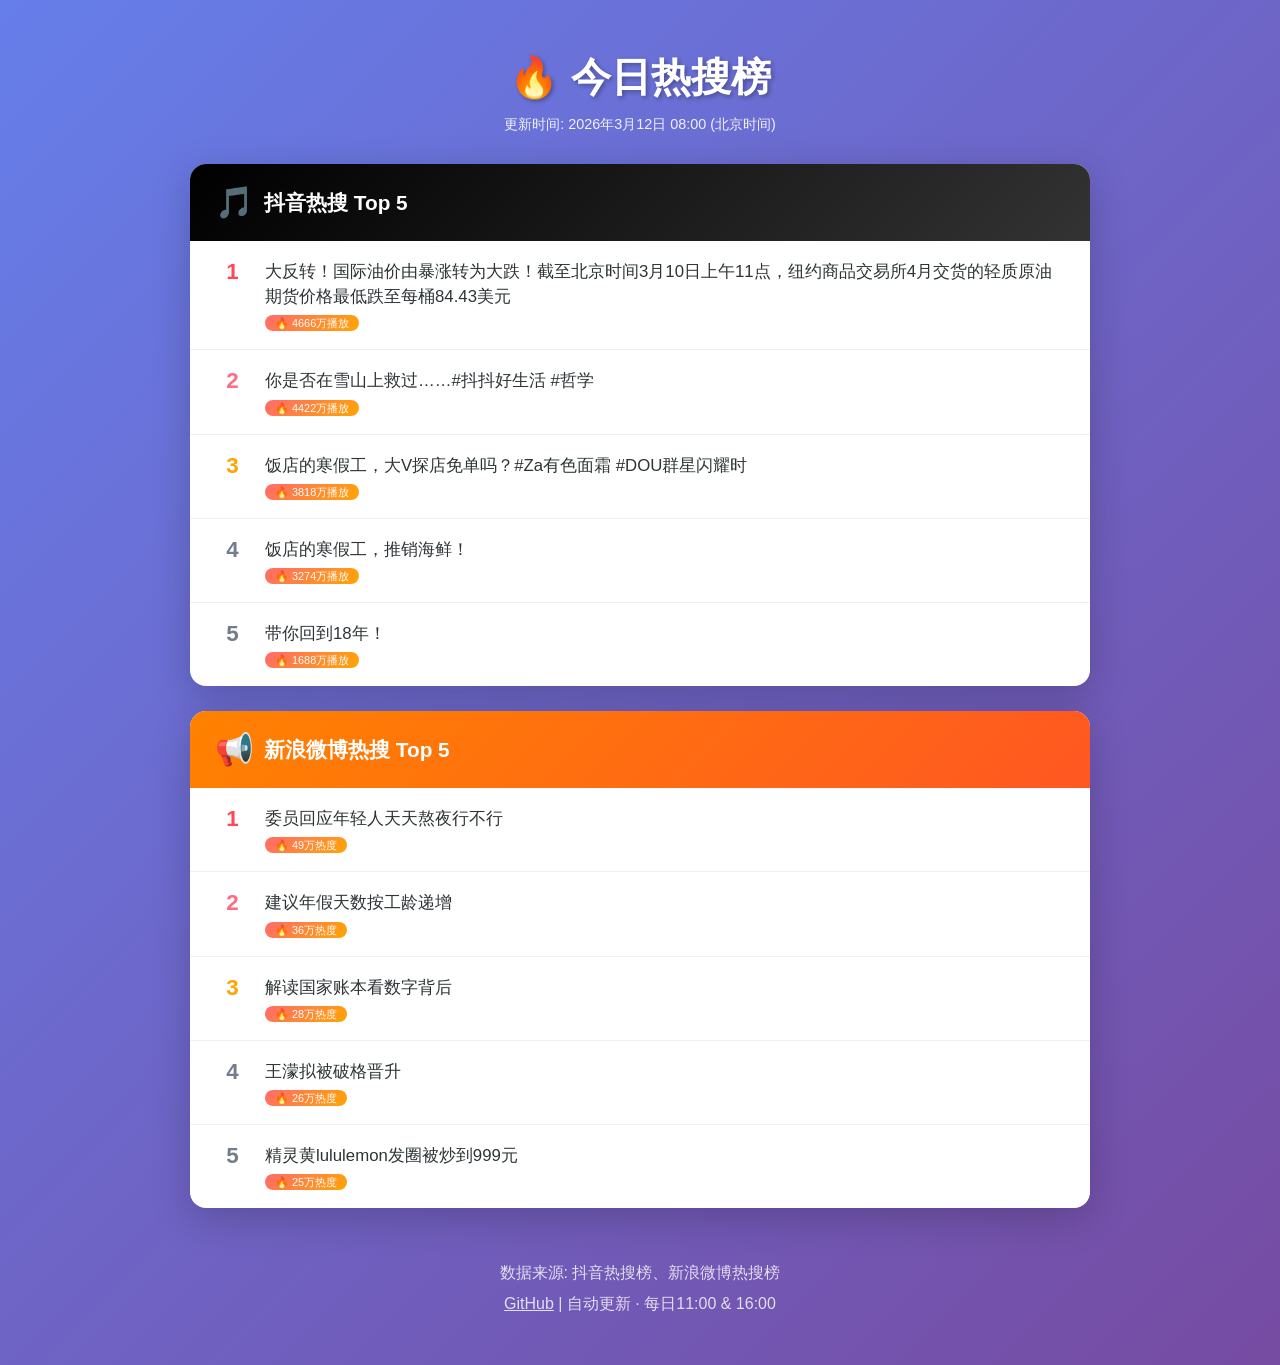
==== commit 5f210678: "Update hot news - 2026-03-12 00:00 UTC" ====
--- a/index.html
+++ b/index.html
@@ -3,159 +3,258 @@
 <head>
     <meta charset="UTF-8">
     <meta name="viewport" content="width=device-width, initial-scale=1.0">
-    <title>热点新闻日报 - 2026年03月11日</title>
+    <title>热搜榜 - 2026年3月12日 00:00 UTC</title>
     <style>
-        * { margin: 0; padding: 0; box-sizing: border-box; }
+        * {
+            margin: 0;
+            padding: 0;
+            box-sizing: border-box;
+        }
+        
         body {
-            font-family: -apple-system, BlinkMacSystemFont, 'Segoe UI', Roboto, sans-serif;
+            font-family: -apple-system, BlinkMacSystemFont, 'Segoe UI', Roboto, 'Helvetica Neue', Arial, sans-serif;
             background: linear-gradient(135deg, #667eea 0%, #764ba2 100%);
-            min-height: 100vh; padding: 20px;
-        }
-        .container { max-width: 900px; margin: 0 auto; }
+            min-height: 100vh;
+            padding: 20px;
+        }
+        
+        .container {
+            max-width: 900px;
+            margin: 0 auto;
+        }
+        
         header {
-            text-align: center; padding: 40px 20px;
-            background: rgba(255,255,255,0.95); border-radius: 20px;
-            margin-bottom: 30px; box-shadow: 0 10px 40px rgba(0,0,0,0.2);
-        }
-        h1 { font-size: 2.5em; color: #333; margin-bottom: 10px; }
-        .date { font-size: 1.2em; color: #666; }
-        .section {
-            background: rgba(255,255,255,0.95); border-radius: 16px;
-            margin-bottom: 20px; padding: 25px;
-            box-shadow: 0 5px 20px rgba(0,0,0,0.1);
-        }
-        .section-title {
-            display: flex; align-items: center; margin-bottom: 15px;
-            padding-bottom: 12px; border-bottom: 2px solid #eee;
-        }
+            text-align: center;
+            color: white;
+            padding: 30px 0;
+        }
+        
+        h1 {
+            font-size: 2.5em;
+            margin-bottom: 10px;
+            text-shadow: 2px 2px 4px rgba(0,0,0,0.3);
+        }
+        
+        .update-time {
+            font-size: 0.9em;
+            opacity: 0.9;
+        }
+        
+        .source-section {
+            background: white;
+            border-radius: 16px;
+            margin-bottom: 25px;
+            box-shadow: 0 10px 40px rgba(0,0,0,0.2);
+            overflow: hidden;
+        }
+        
+        .source-header {
+            padding: 20px 25px;
+            color: white;
+            font-size: 1.3em;
+            font-weight: bold;
+            display: flex;
+            align-items: center;
+            gap: 10px;
+        }
+        
+        .source-header.douyin {
+            background: linear-gradient(135deg, #000000 0%, #333333 100%);
+        }
+        
+        .source-header.weibo {
+            background: linear-gradient(135deg, #ff8200 0%, #ff5722 100%);
+        }
+        
+        .source-icon {
+            font-size: 1.5em;
+        }
+        
+        .news-list {
+            list-style: none;
+            padding: 0;
+        }
+        
+        .news-item {
+            padding: 18px 25px;
+            border-bottom: 1px solid #f0f0f0;
+            display: flex;
+            align-items: flex-start;
+            gap: 15px;
+            transition: background 0.2s;
+        }
+        
+        .news-item:hover {
+            background: #f8f9fa;
+        }
+        
+        .news-item:last-child {
+            border-bottom: none;
+        }
+        
         .rank {
-            width: 36px; height: 36px; border-radius: 50%;
-            display: flex; align-items: center; justify-content: center;
-            font-weight: bold; margin-right: 12px;
-        }
-        .rank-1 { background: linear-gradient(135deg, #FFD700, #FFA500); color: #fff; }
-        .rank-2 { background: linear-gradient(135deg, #C0C0C0, #A9A9A9); color: #fff; }
-        .rank-3 { background: linear-gradient(135deg, #CD7F32, #8B4513); color: #fff; }
-        .rank-other { background: #e0e0e0; color: #666; }
-        .news-title { font-size: 1.2em; color: #333; flex: 1; }
-        .content-text { color: #555; line-height: 1.7; margin-top: 10px; }
-        .source-tag { 
-            display: inline-block; padding: 5px 15px; border-radius: 20px; 
-            font-size: 0.85em; margin: 5px; 
-        }
-        .douyin { background: #000; color: #fff; }
-        .weibo { background: #ff8200; color: #fff; }
-        .divider { height: 2px; background: linear-gradient(90deg, #667eea, #764ba2); margin: 25px 0; }
-        footer { text-align: center; padding: 25px; color: rgba(255,255,255,0.9); font-size: 0.9em; }
+            font-size: 1.4em;
+            font-weight: bold;
+            min-width: 35px;
+            text-align: center;
+        }
+        
+        .rank.top1 { color: #ff4757; }
+        .rank.top2 { color: #ff6b81; }
+        .rank.top3 { color: #ffa502; }
+        .rank.top4 { color: #747d8c; }
+        .rank.top5 { color: #747d8c; }
+        
+        .news-content {
+            flex: 1;
+        }
+        
+        .news-title {
+            font-size: 1.05em;
+            color: #2d3436;
+            line-height: 1.5;
+            text-decoration: none;
+            display: block;
+            margin-bottom: 6px;
+        }
+        
+        .news-title:hover {
+            color: #667eea;
+        }
+        
+        .news-meta {
+            font-size: 0.85em;
+            color: #636e72;
+        }
+        
+        .hot-value {
+            background: linear-gradient(135deg, #ff6b6b 0%, #ffa502 100%);
+            color: white;
+            padding: 2px 10px;
+            border-radius: 20px;
+            font-size: 0.8em;
+            font-weight: 500;
+        }
+        
+        footer {
+            text-align: center;
+            color: white;
+            padding: 30px 0;
+            opacity: 0.8;
+        }
+        
+        footer a {
+            color: white;
+        }
+        
+        @media (max-width: 600px) {
+            h1 { font-size: 1.8em; }
+            .news-item { padding: 15px; }
+            .rank { font-size: 1.2em; min-width: 30px; }
+        }
     </style>
 </head>
 <body>
     <div class="container">
         <header>
-            <h1>🔥 热点新闻日报</h1>
-            <p class="date">2026年03月11日</p>
-            <div style="margin-top: 15px;">
-                <span class="source-tag douyin">抖音热搜</span>
-                <span class="source-tag weibo">微博热搜</span>
+            <h1>🔥 今日热搜榜</h1>
+            <p class="update-time">更新时间: 2026年3月12日 08:00 (北京时间)</p>
+        </header>
+        
+        <section class="source-section">
+            <div class="source-header douyin">
+                <span class="source-icon">🎵</span>
+                抖音热搜 Top 5
             </div>
-        </header>
-        
-        <h2 style="color: white; text-align: center; margin-bottom: 20px;">📺 抖音热搜榜 Top 5</h2>
-
-        <div class="section">
-            <div class="section-title">
-                <span class="rank rank-1">1</span>
-                <span class="news-title">zstatic.net/ajax/libs">
-</span>
+            <ul class="news-list">
+                <li class="news-item">
+                    <span class="rank top1">1</span>
+                    <div class="news-content">
+                        <a href="https://tophub.today/n/DpQvNABoNE" class="news-title" target="_blank">大反转！国际油价由暴涨转为大跌！截至北京时间3月10日上午11点，纽约商品交易所4月交货的轻质原油期货价格最低跌至每桶84.43美元</a>
+                        <div class="news-meta"><span class="hot-value">🔥 4666万播放</span></div>
+                    </div>
+                </li>
+                <li class="news-item">
+                    <span class="rank top2">2</span>
+                    <div class="news-content">
+                        <a href="https://tophub.today/n/DpQvNABoNE" class="news-title" target="_blank">你是否在雪山上救过……#抖抖好生活 #哲学</a>
+                        <div class="news-meta"><span class="hot-value">🔥 4422万播放</span></div>
+                    </div>
+                </li>
+                <li class="news-item">
+                    <span class="rank top3">3</span>
+                    <div class="news-content">
+                        <a href="https://tophub.today/n/DpQvNABoNE" class="news-title" target="_blank">饭店的寒假工，大V探店免单吗？#Za有色面霜 #DOU群星闪耀时</a>
+                        <div class="news-meta"><span class="hot-value">🔥 3818万播放</span></div>
+                    </div>
+                </li>
+                <li class="news-item">
+                    <span class="rank top4">4</span>
+                    <div class="news-content">
+                        <a href="https://tophub.today/n/DpQvNABoNE" class="news-title" target="_blank">饭店的寒假工，推销海鲜！</a>
+                        <div class="news-meta"><span class="hot-value">🔥 3274万播放</span></div>
+                    </div>
+                </li>
+                <li class="news-item">
+                    <span class="rank top5">5</span>
+                    <div class="news-content">
+                        <a href="https://tophub.today/n/DpQvNABoNE" class="news-title" target="_blank">带你回到18年！</a>
+                        <div class="news-meta"><span class="hot-value">🔥 1688万播放</span></div>
+                    </div>
+                </li>
+            </ul>
+        </section>
+        
+        <section class="source-section">
+            <div class="source-header weibo">
+                <span class="source-icon">📢</span>
+                新浪微博热搜 Top 5
             </div>
-            <p class="content-text"># 快速开始 ​. ## cdnjs ​. 将 `https://cdnjs.cloudflare.com/ajax/libs/`、`https://cdn.bootcdn.net/` 或 `https://cdn.staticfile.net/` 替换为 `https://s4.zstatic.net/ajax/libs/`. - https://cdnjs.cloudflare.com/ajax/libs/jquery/3.5.1/jquery.min.js - https://cdnjs.cloudflare.com/ajax/libs/jquery/3.5.1/jquery.min.js - https://cdn.bootcdn.net/jquery/3.5.1/jquery.min.js - https://cdn.bootcdn.net/jquery/3.5.1/jquery.min.js - https://cdn.staticfile.net/jquery/3.5.1/jquery.min.js - https://cdn.staticfile.net/jquery/</p>
-        </div>
-
-        <div class="section">
-            <div class="section-title">
-                <span class="rank rank-2">2</span>
-                <span class="news-title">0, maximum-scale=1.0, user-scalable=no">
-</span>
-            </div>
-            <p class="content-text">**Do not** prevent the user from zooming using `user-scalable=no` or `maximum-width=1, minimum-width=1`, unless your entire page is an interactive app with its own zoom mechanic overriding default pinch-zoom gestures, like Google Maps (but even then, consider disabling zoom more selectively, e.g. via event handlers on the inner widget container, allowing normal interactions on text containers like info boxes or search widgets). "More often than not, there is absolutely no need for these harmful </p>
-        </div>
-
-        <div class="section">
-            <div class="section-title">
-                <span class="rank rank-3">3</span>
-                <span class="news-title">css?202505150004">
-</span>
-            </div>
-            <p class="content-text">## 2025 年你一定要知道的 CSS 新特性 (New Features). 2025 年你一定要知道的 CSS 新特性 (New Features). 大家好，我是夏格飛，一位專注於網站設計與開發的專業建置者，今天很高興與大家分享 2025 年即將成為前端開發主流的 CSS 新技術。這些新特性不僅能簡化我們的開發過程，還能提升網頁的效能與使用者體驗。作為一位熱衷於學習新技術的開發者，這些工具讓夏格飛自己在處理專案時變得更加高效，也讓客戶們對我們的成果讚不絕口。. Lab 色彩空間與 Relative Color Syntax. Scrollbar-Gutter 與 Scrollbar-Color. * Relative Color Syntax & Light-Dark 模式. .profile-card displaygrid-template-columns 1 gap 20px @containermin-width: 500px.profile-cardgrid-template-columns 1. /* 文章中的每次間隔第二個段落元素，也就是 2, 4, 6, 8 *</p>
-        </div>
-
-        <div class="section">
-            <div class="section-title">
-                <span class="rank rank-other">4</span>
-                <span class="news-title">css?202505150004">
-</span>
-            </div>
-            <p class="content-text">## 2025 年你一定要知道的 CSS 新特性 (New Features). 2025 年你一定要知道的 CSS 新特性 (New Features). 大家好，我是夏格飛，一位專注於網站設計與開發的專業建置者，今天很高興與大家分享 2025 年即將成為前端開發主流的 CSS 新技術。這些新特性不僅能簡化我們的開發過程，還能提升網頁的效能與使用者體驗。作為一位熱衷於學習新技術的開發者，這些工具讓夏格飛自己在處理專案時變得更加高效，也讓客戶們對我們的成果讚不絕口。. Lab 色彩空間與 Relative Color Syntax. Scrollbar-Gutter 與 Scrollbar-Color. * Relative Color Syntax & Light-Dark 模式. .profile-card displaygrid-template-columns 1 gap 20px @containermin-width: 500px.profile-cardgrid-template-columns 1. /* 文章中的每次間隔第二個段落元素，也就是 2, 4, 6, 8 *</p>
-        </div>
-
-        <div class="section">
-            <div class="section-title">
-                <span class="rank rank-other">5</span>
-                <span class="news-title">zstatic.net/ajax/libs/jquery/1.12.4/jquery.min.js"></span>
-            </div>
-            <p class="content-text">-- Placed at the end of the document so the pages load faster --> <script src="https://ajax.googleapis. com/ajax/libs/jquery/1.12.4/jquery.min.</p>
-        </div>
-
-        <div class="divider"></div>
-        <h2 style="color: white; text-align: center; margin-bottom: 20px;">📱 微博热搜榜 Top 5</h2>
-
-        <div class="section">
-            <div class="section-title">
-                <span class="rank rank-1">1</span>
-                <span class="news-title">zstatic.net/ajax/libs">
-</span>
-            </div>
-            <p class="content-text"># 快速开始 ​. ## cdnjs ​. 将 `https://cdnjs.cloudflare.com/ajax/libs/`、`https://cdn.bootcdn.net/` 或 `https://cdn.staticfile.net/` 替换为 `https://s4.zstatic.net/ajax/libs/`. - https://cdnjs.cloudflare.com/ajax/libs/jquery/3.5.1/jquery.min.js - https://cdnjs.cloudflare.com/ajax/libs/jquery/3.5.1/jquery.min.js - https://cdn.bootcdn.net/jquery/3.5.1/jquery.min.js - https://cdn.bootcdn.net/jquery/3.5.1/jquery.min.js - https://cdn.staticfile.net/jquery/3.5.1/jquery.min.js - https://cdn.staticfile.net/jquery/</p>
-        </div>
-
-        <div class="section">
-            <div class="section-title">
-                <span class="rank rank-2">2</span>
-                <span class="news-title">0, maximum-scale=1.0, user-scalable=no">
-</span>
-            </div>
-            <p class="content-text">**Do not** prevent the user from zooming using `user-scalable=no` or `maximum-width=1, minimum-width=1`, unless your entire page is an interactive app with its own zoom mechanic overriding default pinch-zoom gestures, like Google Maps (but even then, consider disabling zoom more selectively, e.g. via event handlers on the inner widget container, allowing normal interactions on text containers like info boxes or search widgets). "More often than not, there is absolutely no need for these harmful </p>
-        </div>
-
-        <div class="section">
-            <div class="section-title">
-                <span class="rank rank-3">3</span>
-                <span class="news-title">css?202505150004">
-</span>
-            </div>
-            <p class="content-text">## 2025 年你一定要知道的 CSS 新特性 (New Features). 2025 年你一定要知道的 CSS 新特性 (New Features). 大家好，我是夏格飛，一位專注於網站設計與開發的專業建置者，今天很高興與大家分享 2025 年即將成為前端開發主流的 CSS 新技術。這些新特性不僅能簡化我們的開發過程，還能提升網頁的效能與使用者體驗。作為一位熱衷於學習新技術的開發者，這些工具讓夏格飛自己在處理專案時變得更加高效，也讓客戶們對我們的成果讚不絕口。. Lab 色彩空間與 Relative Color Syntax. Scrollbar-Gutter 與 Scrollbar-Color. * Relative Color Syntax & Light-Dark 模式. .profile-card displaygrid-template-columns 1 gap 20px @containermin-width: 500px.profile-cardgrid-template-columns 1. /* 文章中的每次間隔第二個段落元素，也就是 2, 4, 6, 8 *</p>
-        </div>
-
-        <div class="section">
-            <div class="section-title">
-                <span class="rank rank-other">4</span>
-                <span class="news-title">css?202505150004">
-</span>
-            </div>
-            <p class="content-text">## 2025 年你一定要知道的 CSS 新特性 (New Features). 2025 年你一定要知道的 CSS 新特性 (New Features). 大家好，我是夏格飛，一位專注於網站設計與開發的專業建置者，今天很高興與大家分享 2025 年即將成為前端開發主流的 CSS 新技術。這些新特性不僅能簡化我們的開發過程，還能提升網頁的效能與使用者體驗。作為一位熱衷於學習新技術的開發者，這些工具讓夏格飛自己在處理專案時變得更加高效，也讓客戶們對我們的成果讚不絕口。. Lab 色彩空間與 Relative Color Syntax. Scrollbar-Gutter 與 Scrollbar-Color. * Relative Color Syntax & Light-Dark 模式. .profile-card displaygrid-template-columns 1 gap 20px @containermin-width: 500px.profile-cardgrid-template-columns 1. /* 文章中的每次間隔第二個段落元素，也就是 2, 4, 6, 8 *</p>
-        </div>
-
-        <div class="section">
-            <div class="section-title">
-                <span class="rank rank-other">5</span>
-                <span class="news-title">zstatic.net/ajax/libs/jquery/1.12.4/jquery.min.js"></span>
-            </div>
-            <p class="content-text">-- Placed at the end of the document so the pages load faster --> <script src="https://ajax.googleapis. com/ajax/libs/jquery/1.12.4/jquery.min.</p>
-        </div>
-
+            <ul class="news-list">
+                <li class="news-item">
+                    <span class="rank top1">1</span>
+                    <div class="news-content">
+                        <a href="https://s.weibo.com/weibo?q=委员回应年轻人天天熬夜行不行" class="news-title" target="_blank">委员回应年轻人天天熬夜行不行</a>
+                        <div class="news-meta"><span class="hot-value">🔥 49万热度</span></div>
+                    </div>
+                </li>
+                <li class="news-item">
+                    <span class="rank top2">2</span>
+                    <div class="news-content">
+                        <a href="https://s.weibo.com/weibo?q=建议年假天数按工龄递增" class="news-title" target="_blank">建议年假天数按工龄递增</a>
+                        <div class="news-meta"><span class="hot-value">🔥 36万热度</span></div>
+                    </div>
+                </li>
+                <li class="news-item">
+                    <span class="rank top3">3</span>
+                    <div class="news-content">
+                        <a href="https://s.weibo.com/weibo?q=解读国家账本看数字背后" class="news-title" target="_blank">解读国家账本看数字背后</a>
+                        <div class="news-meta"><span class="hot-value">🔥 28万热度</span></div>
+                    </div>
+                </li>
+                <li class="news-item">
+                    <span class="rank top4">4</span>
+                    <div class="news-content">
+                        <a href="https://s.weibo.com/weibo?q=王濛拟被破格晋升" class="news-title" target="_blank">王濛拟被破格晋升</a>
+                        <div class="news-meta"><span class="hot-value">🔥 26万热度</span></div>
+                    </div>
+                </li>
+                <li class="news-item">
+                    <span class="rank top5">5</span>
+                    <div class="news-content">
+                        <a href="https://s.weibo.com/weibo?q=精灵黄lululemon发圈被炒到999元" class="news-title" target="_blank">精灵黄lululemon发圈被炒到999元</a>
+                        <div class="news-meta"><span class="hot-value">🔥 25万热度</span></div>
+                    </div>
+                </li>
+            </ul>
+        </section>
+        
         <footer>
-            <p>数据来源: 抖音热搜 / 微博热搜</p>
-            <p style="margin-top: 8px;">生成时间: 2026年03月11日 | 自动抓取生成</p>
+            <p>数据来源: 抖音热搜榜、新浪微博热搜榜</p>
+            <p style="margin-top: 10px;">
+                <a href="https://github.com/wangchen59/hot-news-daily" target="_blank">GitHub</a> | 
+                自动更新 · 每日11:00 & 16:00
+            </p>
         </footer>
     </div>
 </body>
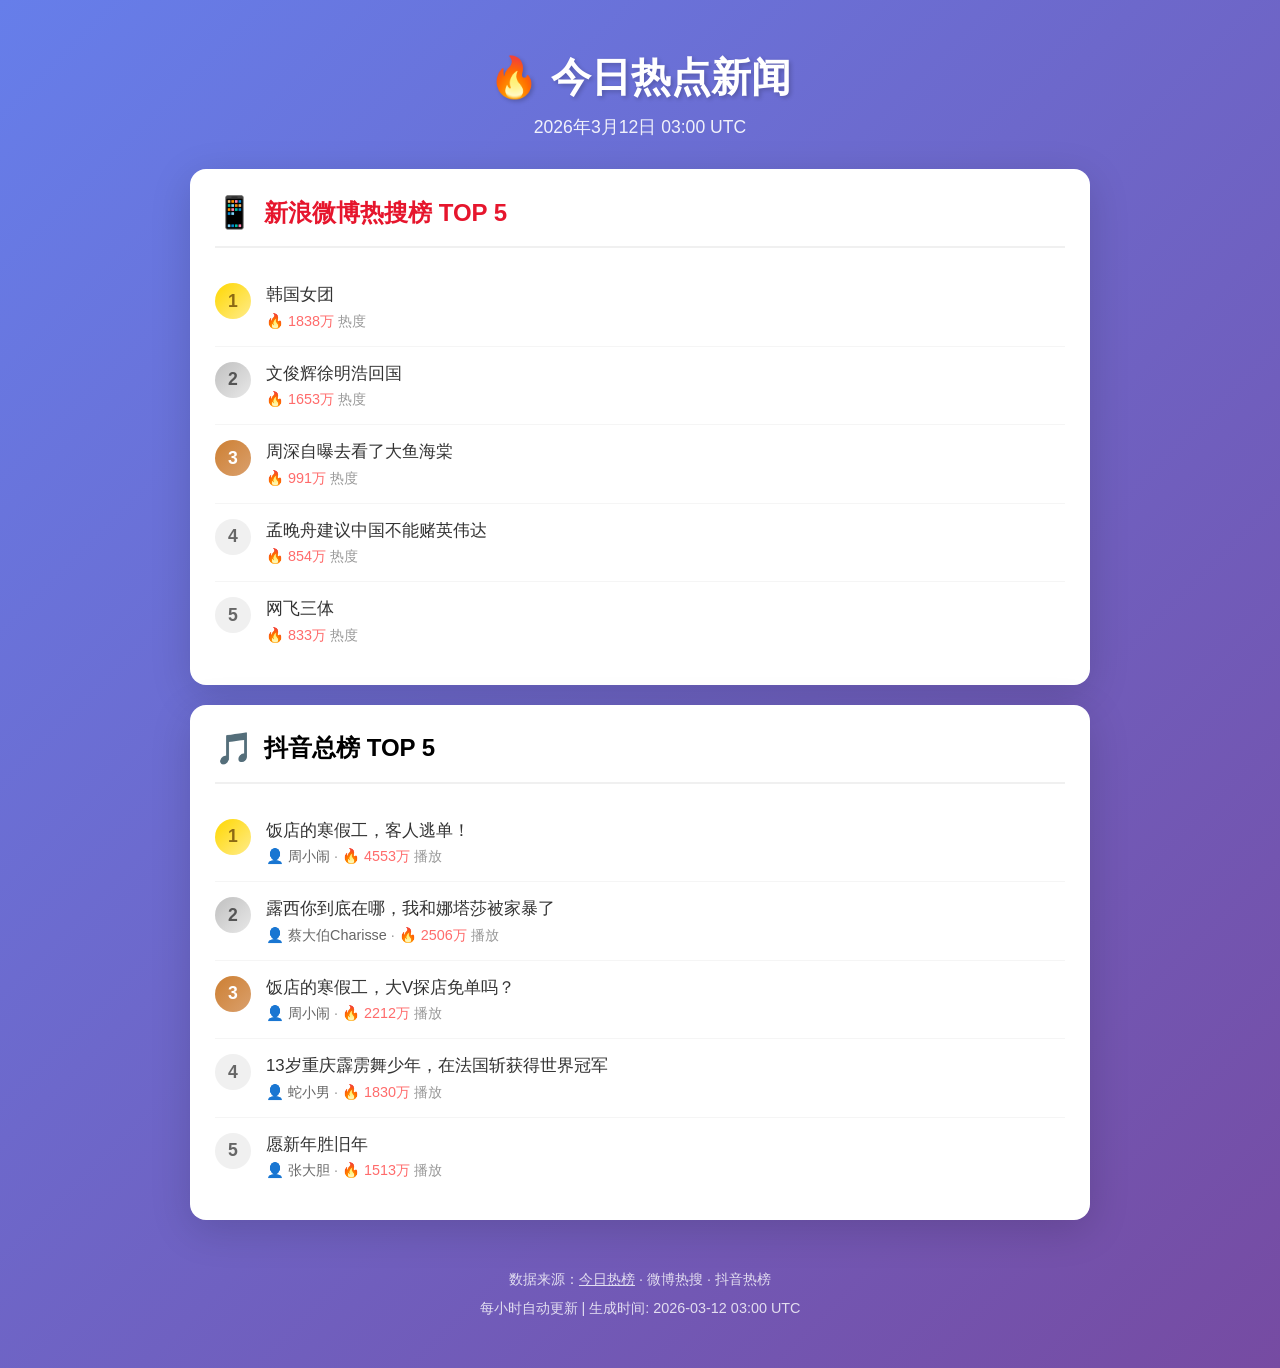
==== commit fe95a448: "🔥 更新热点新闻 - 2026-03-12 03:00 UTC - 微博热搜TOP5: 韩国女团、文俊辉徐明浩回国、周深自曝去看了大鱼海棠、孟晚舟建议中国不能赌英伟达、网飞三体 - 抖音总榜TOP5:" ====
--- a/index.html
+++ b/index.html
@@ -3,258 +3,229 @@
 <head>
     <meta charset="UTF-8">
     <meta name="viewport" content="width=device-width, initial-scale=1.0">
-    <title>热搜榜 - 2026年3月12日 00:00 UTC</title>
+    <title>今日热点新闻 - 2026年3月12日</title>
     <style>
         * {
             margin: 0;
             padding: 0;
             box-sizing: border-box;
         }
-        
         body {
             font-family: -apple-system, BlinkMacSystemFont, 'Segoe UI', Roboto, 'Helvetica Neue', Arial, sans-serif;
             background: linear-gradient(135deg, #667eea 0%, #764ba2 100%);
             min-height: 100vh;
             padding: 20px;
         }
-        
         .container {
             max-width: 900px;
             margin: 0 auto;
         }
-        
         header {
             text-align: center;
             color: white;
             padding: 30px 0;
         }
-        
-        h1 {
+        header h1 {
             font-size: 2.5em;
             margin-bottom: 10px;
-            text-shadow: 2px 2px 4px rgba(0,0,0,0.3);
-        }
-        
-        .update-time {
-            font-size: 0.9em;
+            text-shadow: 2px 2px 4px rgba(0,0,0,0.2);
+        }
+        header .time {
+            font-size: 1.1em;
             opacity: 0.9;
         }
-        
-        .source-section {
+        .card {
             background: white;
             border-radius: 16px;
-            margin-bottom: 25px;
-            box-shadow: 0 10px 40px rgba(0,0,0,0.2);
-            overflow: hidden;
-        }
-        
-        .source-header {
-            padding: 20px 25px;
-            color: white;
-            font-size: 1.3em;
-            font-weight: bold;
+            padding: 25px;
+            margin-bottom: 20px;
+            box-shadow: 0 10px 40px rgba(0,0,0,0.15);
+        }
+        .card h2 {
             display: flex;
             align-items: center;
             gap: 10px;
-        }
-        
-        .source-header.douyin {
-            background: linear-gradient(135deg, #000000 0%, #333333 100%);
-        }
-        
-        .source-header.weibo {
-            background: linear-gradient(135deg, #ff8200 0%, #ff5722 100%);
-        }
-        
-        .source-icon {
             font-size: 1.5em;
-        }
-        
+            margin-bottom: 20px;
+            padding-bottom: 15px;
+            border-bottom: 2px solid #f0f0f0;
+        }
+        .card h2 .icon {
+            font-size: 1.3em;
+        }
+        .weibo h2 { color: #e6162d; }
+        .douyin h2 { color: #000000; }
         .news-list {
             list-style: none;
-            padding: 0;
-        }
-        
+        }
         .news-item {
-            padding: 18px 25px;
-            border-bottom: 1px solid #f0f0f0;
             display: flex;
             align-items: flex-start;
-            gap: 15px;
+            padding: 15px 0;
+            border-bottom: 1px solid #f5f5f5;
             transition: background 0.2s;
         }
-        
-        .news-item:hover {
-            background: #f8f9fa;
-        }
-        
         .news-item:last-child {
             border-bottom: none;
         }
-        
+        .news-item:hover {
+            background: #fafafa;
+            border-radius: 8px;
+            margin: 0 -10px;
+            padding-left: 10px;
+            padding-right: 10px;
+        }
         .rank {
-            font-size: 1.4em;
+            min-width: 36px;
+            height: 36px;
+            display: flex;
+            align-items: center;
+            justify-content: center;
             font-weight: bold;
-            min-width: 35px;
-            text-align: center;
-        }
-        
-        .rank.top1 { color: #ff4757; }
-        .rank.top2 { color: #ff6b81; }
-        .rank.top3 { color: #ffa502; }
-        .rank.top4 { color: #747d8c; }
-        .rank.top5 { color: #747d8c; }
-        
+            font-size: 1.1em;
+            border-radius: 50%;
+            margin-right: 15px;
+            flex-shrink: 0;
+        }
+        .rank-1 { background: linear-gradient(135deg, #ffd700, #ffec8b); color: #8b6914; }
+        .rank-2 { background: linear-gradient(135deg, #c0c0c0, #e8e8e8); color: #555; }
+        .rank-3 { background: linear-gradient(135deg, #cd7f32, #daa06d); color: #fff; }
+        .rank-other { background: #f0f0f0; color: #666; }
         .news-content {
             flex: 1;
         }
-        
         .news-title {
             font-size: 1.05em;
-            color: #2d3436;
-            line-height: 1.5;
+            color: #333;
             text-decoration: none;
             display: block;
-            margin-bottom: 6px;
-        }
-        
+            margin-bottom: 5px;
+            line-height: 1.4;
+        }
         .news-title:hover {
             color: #667eea;
         }
-        
         .news-meta {
-            font-size: 0.85em;
-            color: #636e72;
-        }
-        
-        .hot-value {
-            background: linear-gradient(135deg, #ff6b6b 0%, #ffa502 100%);
-            color: white;
-            padding: 2px 10px;
-            border-radius: 20px;
-            font-size: 0.8em;
+            font-size: 0.9em;
+            color: #999;
+        }
+        .news-meta .heat {
+            color: #ff6b6b;
             font-weight: 500;
         }
-        
-        footer {
+        .news-meta .author {
+            color: #666;
+        }
+        .footer {
             text-align: center;
             color: white;
             padding: 30px 0;
             opacity: 0.8;
-        }
-        
-        footer a {
+            font-size: 0.9em;
+        }
+        .footer a {
             color: white;
         }
-        
         @media (max-width: 600px) {
-            h1 { font-size: 1.8em; }
-            .news-item { padding: 15px; }
-            .rank { font-size: 1.2em; min-width: 30px; }
+            header h1 { font-size: 1.8em; }
+            .card { padding: 15px; }
+            .news-item { flex-direction: column; }
+            .rank { margin-bottom: 10px; }
         }
     </style>
 </head>
 <body>
     <div class="container">
         <header>
-            <h1>🔥 今日热搜榜</h1>
-            <p class="update-time">更新时间: 2026年3月12日 08:00 (北京时间)</p>
+            <h1>🔥 今日热点新闻</h1>
+            <p class="time">2026年3月12日 03:00 UTC</p>
         </header>
-        
-        <section class="source-section">
-            <div class="source-header douyin">
-                <span class="source-icon">🎵</span>
-                抖音热搜 Top 5
-            </div>
+
+        <div class="card weibo">
+            <h2><span class="icon">📱</span> 新浪微博热搜榜 TOP 5</h2>
             <ul class="news-list">
                 <li class="news-item">
-                    <span class="rank top1">1</span>
-                    <div class="news-content">
-                        <a href="https://tophub.today/n/DpQvNABoNE" class="news-title" target="_blank">大反转！国际油价由暴涨转为大跌！截至北京时间3月10日上午11点，纽约商品交易所4月交货的轻质原油期货价格最低跌至每桶84.43美元</a>
-                        <div class="news-meta"><span class="hot-value">🔥 4666万播放</span></div>
-                    </div>
-                </li>
-                <li class="news-item">
-                    <span class="rank top2">2</span>
-                    <div class="news-content">
-                        <a href="https://tophub.today/n/DpQvNABoNE" class="news-title" target="_blank">你是否在雪山上救过……#抖抖好生活 #哲学</a>
-                        <div class="news-meta"><span class="hot-value">🔥 4422万播放</span></div>
-                    </div>
-                </li>
-                <li class="news-item">
-                    <span class="rank top3">3</span>
-                    <div class="news-content">
-                        <a href="https://tophub.today/n/DpQvNABoNE" class="news-title" target="_blank">饭店的寒假工，大V探店免单吗？#Za有色面霜 #DOU群星闪耀时</a>
-                        <div class="news-meta"><span class="hot-value">🔥 3818万播放</span></div>
-                    </div>
-                </li>
-                <li class="news-item">
-                    <span class="rank top4">4</span>
-                    <div class="news-content">
-                        <a href="https://tophub.today/n/DpQvNABoNE" class="news-title" target="_blank">饭店的寒假工，推销海鲜！</a>
-                        <div class="news-meta"><span class="hot-value">🔥 3274万播放</span></div>
-                    </div>
-                </li>
-                <li class="news-item">
-                    <span class="rank top5">5</span>
-                    <div class="news-content">
-                        <a href="https://tophub.today/n/DpQvNABoNE" class="news-title" target="_blank">带你回到18年！</a>
-                        <div class="news-meta"><span class="hot-value">🔥 1688万播放</span></div>
+                    <span class="rank rank-1">1</span>
+                    <div class="news-content">
+                        <a href="https://s.weibo.com/weibo?q=韩国女团" class="news-title" target="_blank">韩国女团</a>
+                        <p class="news-meta"><span class="heat">🔥 1838万</span> 热度</p>
+                    </div>
+                </li>
+                <li class="news-item">
+                    <span class="rank rank-2">2</span>
+                    <div class="news-content">
+                        <a href="https://s.weibo.com/weibo?q=文俊辉徐明浩回国" class="news-title" target="_blank">文俊辉徐明浩回国</a>
+                        <p class="news-meta"><span class="heat">🔥 1653万</span> 热度</p>
+                    </div>
+                </li>
+                <li class="news-item">
+                    <span class="rank rank-3">3</span>
+                    <div class="news-content">
+                        <a href="https://s.weibo.com/weibo?q=周深自曝去看了大鱼海棠" class="news-title" target="_blank">周深自曝去看了大鱼海棠</a>
+                        <p class="news-meta"><span class="heat">🔥 991万</span> 热度</p>
+                    </div>
+                </li>
+                <li class="news-item">
+                    <span class="rank rank-other">4</span>
+                    <div class="news-content">
+                        <a href="https://s.weibo.com/weibo?q=孟晚舟建议中国不能赌英伟达" class="news-title" target="_blank">孟晚舟建议中国不能赌英伟达</a>
+                        <p class="news-meta"><span class="heat">🔥 854万</span> 热度</p>
+                    </div>
+                </li>
+                <li class="news-item">
+                    <span class="rank rank-other">5</span>
+                    <div class="news-content">
+                        <a href="https://s.weibo.com/weibo?q=网飞三体" class="news-title" target="_blank">网飞三体</a>
+                        <p class="news-meta"><span class="heat">🔥 833万</span> 热度</p>
                     </div>
                 </li>
             </ul>
-        </section>
-        
-        <section class="source-section">
-            <div class="source-header weibo">
-                <span class="source-icon">📢</span>
-                新浪微博热搜 Top 5
-            </div>
+        </div>
+
+        <div class="card douyin">
+            <h2><span class="icon">🎵</span> 抖音总榜 TOP 5</h2>
             <ul class="news-list">
                 <li class="news-item">
-                    <span class="rank top1">1</span>
-                    <div class="news-content">
-                        <a href="https://s.weibo.com/weibo?q=委员回应年轻人天天熬夜行不行" class="news-title" target="_blank">委员回应年轻人天天熬夜行不行</a>
-                        <div class="news-meta"><span class="hot-value">🔥 49万热度</span></div>
-                    </div>
-                </li>
-                <li class="news-item">
-                    <span class="rank top2">2</span>
-                    <div class="news-content">
-                        <a href="https://s.weibo.com/weibo?q=建议年假天数按工龄递增" class="news-title" target="_blank">建议年假天数按工龄递增</a>
-                        <div class="news-meta"><span class="hot-value">🔥 36万热度</span></div>
-                    </div>
-                </li>
-                <li class="news-item">
-                    <span class="rank top3">3</span>
-                    <div class="news-content">
-                        <a href="https://s.weibo.com/weibo?q=解读国家账本看数字背后" class="news-title" target="_blank">解读国家账本看数字背后</a>
-                        <div class="news-meta"><span class="hot-value">🔥 28万热度</span></div>
-                    </div>
-                </li>
-                <li class="news-item">
-                    <span class="rank top4">4</span>
-                    <div class="news-content">
-                        <a href="https://s.weibo.com/weibo?q=王濛拟被破格晋升" class="news-title" target="_blank">王濛拟被破格晋升</a>
-                        <div class="news-meta"><span class="hot-value">🔥 26万热度</span></div>
-                    </div>
-                </li>
-                <li class="news-item">
-                    <span class="rank top5">5</span>
-                    <div class="news-content">
-                        <a href="https://s.weibo.com/weibo?q=精灵黄lululemon发圈被炒到999元" class="news-title" target="_blank">精灵黄lululemon发圈被炒到999元</a>
-                        <div class="news-meta"><span class="hot-value">🔥 25万热度</span></div>
+                    <span class="rank rank-1">1</span>
+                    <div class="news-content">
+                        <a href="https://www.douyin.com/video/7615622615949178767" class="news-title" target="_blank">饭店的寒假工，客人逃单！</a>
+                        <p class="news-meta"><span class="author">👤 周小闹</span> · <span class="heat">🔥 4553万</span> 播放</p>
+                    </div>
+                </li>
+                <li class="news-item">
+                    <span class="rank rank-2">2</span>
+                    <div class="news-content">
+                        <a href="https://www.douyin.com/video/7615651386118515899" class="news-title" target="_blank">露西你到底在哪，我和娜塔莎被家暴了</a>
+                        <p class="news-meta"><span class="author">👤 蔡大伯Charisse</span> · <span class="heat">🔥 2506万</span> 播放</p>
+                    </div>
+                </li>
+                <li class="news-item">
+                    <span class="rank rank-3">3</span>
+                    <div class="news-content">
+                        <a href="https://www.douyin.com/video/7615346642601997760" class="news-title" target="_blank">饭店的寒假工，大V探店免单吗？</a>
+                        <p class="news-meta"><span class="author">👤 周小闹</span> · <span class="heat">🔥 2212万</span> 播放</p>
+                    </div>
+                </li>
+                <li class="news-item">
+                    <span class="rank rank-other">4</span>
+                    <div class="news-content">
+                        <a href="https://www.douyin.com/video/7615527493194015141" class="news-title" target="_blank">13岁重庆霹雳舞少年，在法国斩获得世界冠军</a>
+                        <p class="news-meta"><span class="author">👤 蛇小男</span> · <span class="heat">🔥 1830万</span> 播放</p>
+                    </div>
+                </li>
+                <li class="news-item">
+                    <span class="rank rank-other">5</span>
+                    <div class="news-content">
+                        <a href="https://www.douyin.com/video/7612976586812449158" class="news-title" target="_blank">愿新年胜旧年</a>
+                        <p class="news-meta"><span class="author">👤 张大胆</span> · <span class="heat">🔥 1513万</span> 播放</p>
                     </div>
                 </li>
             </ul>
-        </section>
-        
-        <footer>
-            <p>数据来源: 抖音热搜榜、新浪微博热搜榜</p>
-            <p style="margin-top: 10px;">
-                <a href="https://github.com/wangchen59/hot-news-daily" target="_blank">GitHub</a> | 
-                自动更新 · 每日11:00 & 16:00
-            </p>
+        </div>
+
+        <footer class="footer">
+            <p>数据来源：<a href="https://tophub.today" target="_blank">今日热榜</a> · 微博热搜 · 抖音热榜</p>
+            <p style="margin-top: 10px;">每小时自动更新 | 生成时间: 2026-03-12 03:00 UTC</p>
         </footer>
     </div>
 </body>
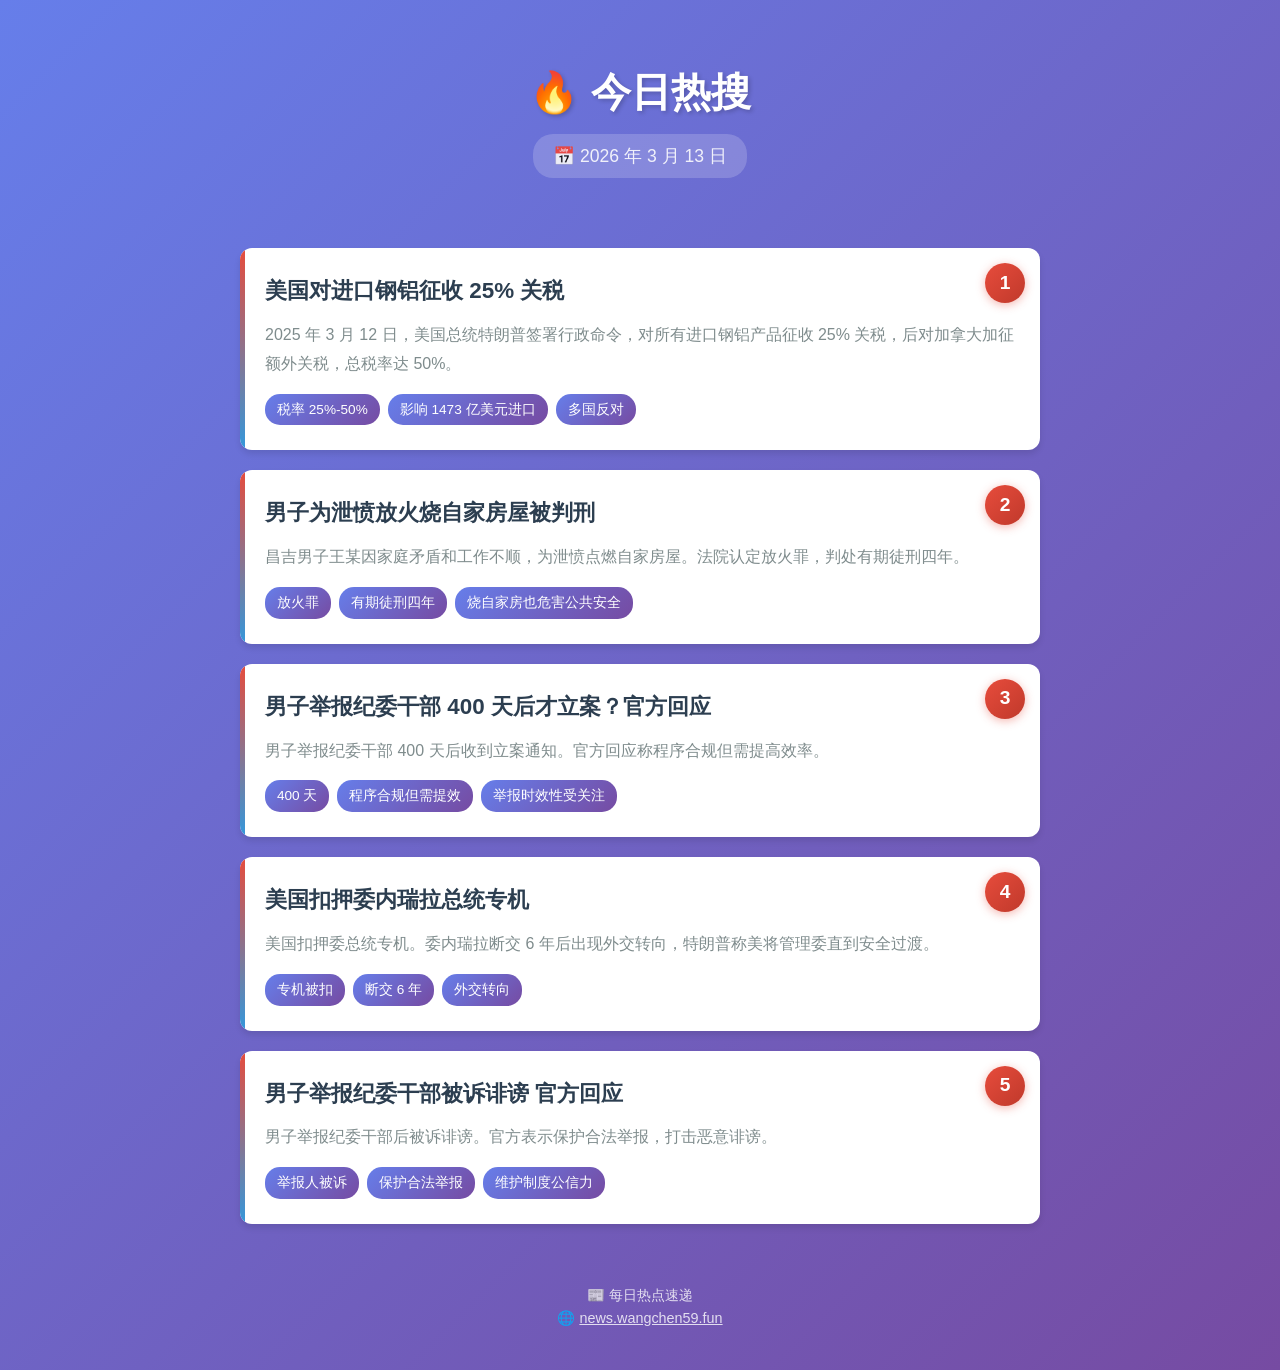
==== commit 6b18e98b: "更新今日热搜 - 2026 年 3 月 13 日" ====
--- a/index.html
+++ b/index.html
@@ -3,230 +3,261 @@
 <head>
     <meta charset="UTF-8">
     <meta name="viewport" content="width=device-width, initial-scale=1.0">
-    <title>今日热点新闻 - 2026年3月12日</title>
+    <title>今日热搜 - 2026 年 3 月 13 日</title>
     <style>
+        :root {
+            --primary-color: #e74c3c;
+            --secondary-color: #3498db;
+            --bg-color: #f5f6fa;
+            --card-bg: #ffffff;
+            --text-primary: #2c3e50;
+            --text-secondary: #7f8c8d;
+            --border-radius: 12px;
+            --shadow: 0 4px 6px rgba(0, 0, 0, 0.1);
+            --shadow-hover: 0 8px 25px rgba(0, 0, 0, 0.15);
+        }
+
         * {
             margin: 0;
             padding: 0;
             box-sizing: border-box;
         }
+
         body {
             font-family: -apple-system, BlinkMacSystemFont, 'Segoe UI', Roboto, 'Helvetica Neue', Arial, sans-serif;
             background: linear-gradient(135deg, #667eea 0%, #764ba2 100%);
             min-height: 100vh;
             padding: 20px;
-        }
+            line-height: 1.6;
+        }
+
         .container {
-            max-width: 900px;
+            max-width: 800px;
             margin: 0 auto;
         }
+
         header {
             text-align: center;
             color: white;
-            padding: 30px 0;
-        }
+            padding: 40px 20px;
+            margin-bottom: 30px;
+        }
+
         header h1 {
-            font-size: 2.5em;
+            font-size: 2.5rem;
+            font-weight: 700;
             margin-bottom: 10px;
-            text-shadow: 2px 2px 4px rgba(0,0,0,0.2);
-        }
-        header .time {
-            font-size: 1.1em;
+            text-shadow: 2px 2px 4px rgba(0, 0, 0, 0.2);
+        }
+
+        header .date {
+            font-size: 1.1rem;
             opacity: 0.9;
-        }
-        .card {
-            background: white;
-            border-radius: 16px;
+            background: rgba(255, 255, 255, 0.2);
+            padding: 8px 20px;
+            border-radius: 20px;
+            display: inline-block;
+        }
+
+        .news-list {
+            display: flex;
+            flex-direction: column;
+            gap: 20px;
+        }
+
+        .news-card {
+            background: var(--card-bg);
+            border-radius: var(--border-radius);
             padding: 25px;
-            margin-bottom: 20px;
-            box-shadow: 0 10px 40px rgba(0,0,0,0.15);
-        }
-        .card h2 {
-            display: flex;
-            align-items: center;
-            gap: 10px;
-            font-size: 1.5em;
-            margin-bottom: 20px;
-            padding-bottom: 15px;
-            border-bottom: 2px solid #f0f0f0;
-        }
-        .card h2 .icon {
-            font-size: 1.3em;
-        }
-        .weibo h2 { color: #e6162d; }
-        .douyin h2 { color: #000000; }
-        .news-list {
-            list-style: none;
-        }
-        .news-item {
-            display: flex;
-            align-items: flex-start;
-            padding: 15px 0;
-            border-bottom: 1px solid #f5f5f5;
-            transition: background 0.2s;
-        }
-        .news-item:last-child {
-            border-bottom: none;
-        }
-        .news-item:hover {
-            background: #fafafa;
-            border-radius: 8px;
-            margin: 0 -10px;
-            padding-left: 10px;
-            padding-right: 10px;
-        }
-        .rank {
-            min-width: 36px;
-            height: 36px;
+            box-shadow: var(--shadow);
+            transition: all 0.3s ease;
+            position: relative;
+            overflow: hidden;
+        }
+
+        .news-card:hover {
+            transform: translateY(-5px);
+            box-shadow: var(--shadow-hover);
+        }
+
+        .news-card::before {
+            content: '';
+            position: absolute;
+            left: 0;
+            top: 0;
+            bottom: 0;
+            width: 5px;
+            background: linear-gradient(180deg, var(--primary-color), var(--secondary-color));
+        }
+
+        .news-rank {
+            position: absolute;
+            top: 15px;
+            right: 15px;
+            width: 40px;
+            height: 40px;
+            background: linear-gradient(135deg, var(--primary-color), #c0392b);
+            color: white;
+            border-radius: 50%;
             display: flex;
             align-items: center;
             justify-content: center;
-            font-weight: bold;
-            font-size: 1.1em;
-            border-radius: 50%;
-            margin-right: 15px;
-            flex-shrink: 0;
-        }
-        .rank-1 { background: linear-gradient(135deg, #ffd700, #ffec8b); color: #8b6914; }
-        .rank-2 { background: linear-gradient(135deg, #c0c0c0, #e8e8e8); color: #555; }
-        .rank-3 { background: linear-gradient(135deg, #cd7f32, #daa06d); color: #fff; }
-        .rank-other { background: #f0f0f0; color: #666; }
+            font-weight: 700;
+            font-size: 1.2rem;
+            box-shadow: 0 2px 10px rgba(231, 76, 60, 0.4);
+        }
+
+        .news-title {
+            font-size: 1.4rem;
+            font-weight: 600;
+            color: var(--text-primary);
+            margin-bottom: 12px;
+            padding-right: 50px;
+        }
+
         .news-content {
-            flex: 1;
-        }
-        .news-title {
-            font-size: 1.05em;
-            color: #333;
-            text-decoration: none;
-            display: block;
-            margin-bottom: 5px;
-            line-height: 1.4;
-        }
-        .news-title:hover {
-            color: #667eea;
-        }
-        .news-meta {
-            font-size: 0.9em;
-            color: #999;
-        }
-        .news-meta .heat {
-            color: #ff6b6b;
+            color: var(--text-secondary);
+            font-size: 1rem;
+            margin-bottom: 15px;
+            line-height: 1.8;
+        }
+
+        .news-tags {
+            display: flex;
+            flex-wrap: wrap;
+            gap: 8px;
+        }
+
+        .tag {
+            background: linear-gradient(135deg, #667eea 0%, #764ba2 100%);
+            color: white;
+            padding: 5px 12px;
+            border-radius: 15px;
+            font-size: 0.85rem;
             font-weight: 500;
         }
-        .news-meta .author {
-            color: #666;
-        }
-        .footer {
+
+        footer {
             text-align: center;
             color: white;
-            padding: 30px 0;
+            margin-top: 40px;
+            padding: 20px;
             opacity: 0.8;
-            font-size: 0.9em;
-        }
-        .footer a {
-            color: white;
-        }
+            font-size: 0.9rem;
+        }
+
+        footer a {
+            color: white;
+            text-decoration: underline;
+        }
+
         @media (max-width: 600px) {
-            header h1 { font-size: 1.8em; }
-            .card { padding: 15px; }
-            .news-item { flex-direction: column; }
-            .rank { margin-bottom: 10px; }
+            header h1 {
+                font-size: 1.8rem;
+            }
+
+            .news-title {
+                font-size: 1.2rem;
+                padding-right: 0;
+            }
+
+            .news-rank {
+                width: 35px;
+                height: 35px;
+                font-size: 1rem;
+                top: 10px;
+                right: 10px;
+            }
+
+            .news-card {
+                padding: 20px;
+            }
         }
     </style>
 </head>
 <body>
     <div class="container">
         <header>
-            <h1>🔥 今日热点新闻</h1>
-            <p class="time">2026年3月12日 03:00 UTC</p>
+            <h1>🔥 今日热搜</h1>
+            <div class="date">📅 2026 年 3 月 13 日</div>
         </header>
 
-        <div class="card weibo">
-            <h2><span class="icon">📱</span> 新浪微博热搜榜 TOP 5</h2>
-            <ul class="news-list">
-                <li class="news-item">
-                    <span class="rank rank-1">1</span>
-                    <div class="news-content">
-                        <a href="https://s.weibo.com/weibo?q=韩国女团" class="news-title" target="_blank">韩国女团</a>
-                        <p class="news-meta"><span class="heat">🔥 1838万</span> 热度</p>
-                    </div>
-                </li>
-                <li class="news-item">
-                    <span class="rank rank-2">2</span>
-                    <div class="news-content">
-                        <a href="https://s.weibo.com/weibo?q=文俊辉徐明浩回国" class="news-title" target="_blank">文俊辉徐明浩回国</a>
-                        <p class="news-meta"><span class="heat">🔥 1653万</span> 热度</p>
-                    </div>
-                </li>
-                <li class="news-item">
-                    <span class="rank rank-3">3</span>
-                    <div class="news-content">
-                        <a href="https://s.weibo.com/weibo?q=周深自曝去看了大鱼海棠" class="news-title" target="_blank">周深自曝去看了大鱼海棠</a>
-                        <p class="news-meta"><span class="heat">🔥 991万</span> 热度</p>
-                    </div>
-                </li>
-                <li class="news-item">
-                    <span class="rank rank-other">4</span>
-                    <div class="news-content">
-                        <a href="https://s.weibo.com/weibo?q=孟晚舟建议中国不能赌英伟达" class="news-title" target="_blank">孟晚舟建议中国不能赌英伟达</a>
-                        <p class="news-meta"><span class="heat">🔥 854万</span> 热度</p>
-                    </div>
-                </li>
-                <li class="news-item">
-                    <span class="rank rank-other">5</span>
-                    <div class="news-content">
-                        <a href="https://s.weibo.com/weibo?q=网飞三体" class="news-title" target="_blank">网飞三体</a>
-                        <p class="news-meta"><span class="heat">🔥 833万</span> 热度</p>
-                    </div>
-                </li>
-            </ul>
+        <div class="news-list">
+            <!-- 新闻 1 -->
+            <article class="news-card">
+                <div class="news-rank">1</div>
+                <h2 class="news-title">美国对进口钢铝征收 25% 关税</h2>
+                <p class="news-content">
+                    2025 年 3 月 12 日，美国总统特朗普签署行政命令，对所有进口钢铝产品征收 25% 关税，后对加拿大加征额外关税，总税率达 50%。
+                </p>
+                <div class="news-tags">
+                    <span class="tag">税率 25%-50%</span>
+                    <span class="tag">影响 1473 亿美元进口</span>
+                    <span class="tag">多国反对</span>
+                </div>
+            </article>
+
+            <!-- 新闻 2 -->
+            <article class="news-card">
+                <div class="news-rank">2</div>
+                <h2 class="news-title">男子为泄愤放火烧自家房屋被判刑</h2>
+                <p class="news-content">
+                    昌吉男子王某因家庭矛盾和工作不顺，为泄愤点燃自家房屋。法院认定放火罪，判处有期徒刑四年。
+                </p>
+                <div class="news-tags">
+                    <span class="tag">放火罪</span>
+                    <span class="tag">有期徒刑四年</span>
+                    <span class="tag">烧自家房也危害公共安全</span>
+                </div>
+            </article>
+
+            <!-- 新闻 3 -->
+            <article class="news-card">
+                <div class="news-rank">3</div>
+                <h2 class="news-title">男子举报纪委干部 400 天后才立案？官方回应</h2>
+                <p class="news-content">
+                    男子举报纪委干部 400 天后收到立案通知。官方回应称程序合规但需提高效率。
+                </p>
+                <div class="news-tags">
+                    <span class="tag">400 天</span>
+                    <span class="tag">程序合规但需提效</span>
+                    <span class="tag">举报时效性受关注</span>
+                </div>
+            </article>
+
+            <!-- 新闻 4 -->
+            <article class="news-card">
+                <div class="news-rank">4</div>
+                <h2 class="news-title">美国扣押委内瑞拉总统专机</h2>
+                <p class="news-content">
+                    美国扣押委总统专机。委内瑞拉断交 6 年后出现外交转向，特朗普称美将管理委直到安全过渡。
+                </p>
+                <div class="news-tags">
+                    <span class="tag">专机被扣</span>
+                    <span class="tag">断交 6 年</span>
+                    <span class="tag">外交转向</span>
+                </div>
+            </article>
+
+            <!-- 新闻 5 -->
+            <article class="news-card">
+                <div class="news-rank">5</div>
+                <h2 class="news-title">男子举报纪委干部被诉诽谤 官方回应</h2>
+                <p class="news-content">
+                    男子举报纪委干部后被诉诽谤。官方表示保护合法举报，打击恶意诽谤。
+                </p>
+                <div class="news-tags">
+                    <span class="tag">举报人被诉</span>
+                    <span class="tag">保护合法举报</span>
+                    <span class="tag">维护制度公信力</span>
+                </div>
+            </article>
         </div>
 
-        <div class="card douyin">
-            <h2><span class="icon">🎵</span> 抖音总榜 TOP 5</h2>
-            <ul class="news-list">
-                <li class="news-item">
-                    <span class="rank rank-1">1</span>
-                    <div class="news-content">
-                        <a href="https://www.douyin.com/video/7615622615949178767" class="news-title" target="_blank">饭店的寒假工，客人逃单！</a>
-                        <p class="news-meta"><span class="author">👤 周小闹</span> · <span class="heat">🔥 4553万</span> 播放</p>
-                    </div>
-                </li>
-                <li class="news-item">
-                    <span class="rank rank-2">2</span>
-                    <div class="news-content">
-                        <a href="https://www.douyin.com/video/7615651386118515899" class="news-title" target="_blank">露西你到底在哪，我和娜塔莎被家暴了</a>
-                        <p class="news-meta"><span class="author">👤 蔡大伯Charisse</span> · <span class="heat">🔥 2506万</span> 播放</p>
-                    </div>
-                </li>
-                <li class="news-item">
-                    <span class="rank rank-3">3</span>
-                    <div class="news-content">
-                        <a href="https://www.douyin.com/video/7615346642601997760" class="news-title" target="_blank">饭店的寒假工，大V探店免单吗？</a>
-                        <p class="news-meta"><span class="author">👤 周小闹</span> · <span class="heat">🔥 2212万</span> 播放</p>
-                    </div>
-                </li>
-                <li class="news-item">
-                    <span class="rank rank-other">4</span>
-                    <div class="news-content">
-                        <a href="https://www.douyin.com/video/7615527493194015141" class="news-title" target="_blank">13岁重庆霹雳舞少年，在法国斩获得世界冠军</a>
-                        <p class="news-meta"><span class="author">👤 蛇小男</span> · <span class="heat">🔥 1830万</span> 播放</p>
-                    </div>
-                </li>
-                <li class="news-item">
-                    <span class="rank rank-other">5</span>
-                    <div class="news-content">
-                        <a href="https://www.douyin.com/video/7612976586812449158" class="news-title" target="_blank">愿新年胜旧年</a>
-                        <p class="news-meta"><span class="author">👤 张大胆</span> · <span class="heat">🔥 1513万</span> 播放</p>
-                    </div>
-                </li>
-            </ul>
-        </div>
-
-        <footer class="footer">
-            <p>数据来源：<a href="https://tophub.today" target="_blank">今日热榜</a> · 微博热搜 · 抖音热榜</p>
-            <p style="margin-top: 10px;">每小时自动更新 | 生成时间: 2026-03-12 03:00 UTC</p>
+        <footer>
+            <p>📰 每日热点速递</p>
+            <p>🌐 <a href="https://news.wangchen59.fun" target="_blank">news.wangchen59.fun</a></p>
         </footer>
     </div>
 </body>
-</html>+</html>
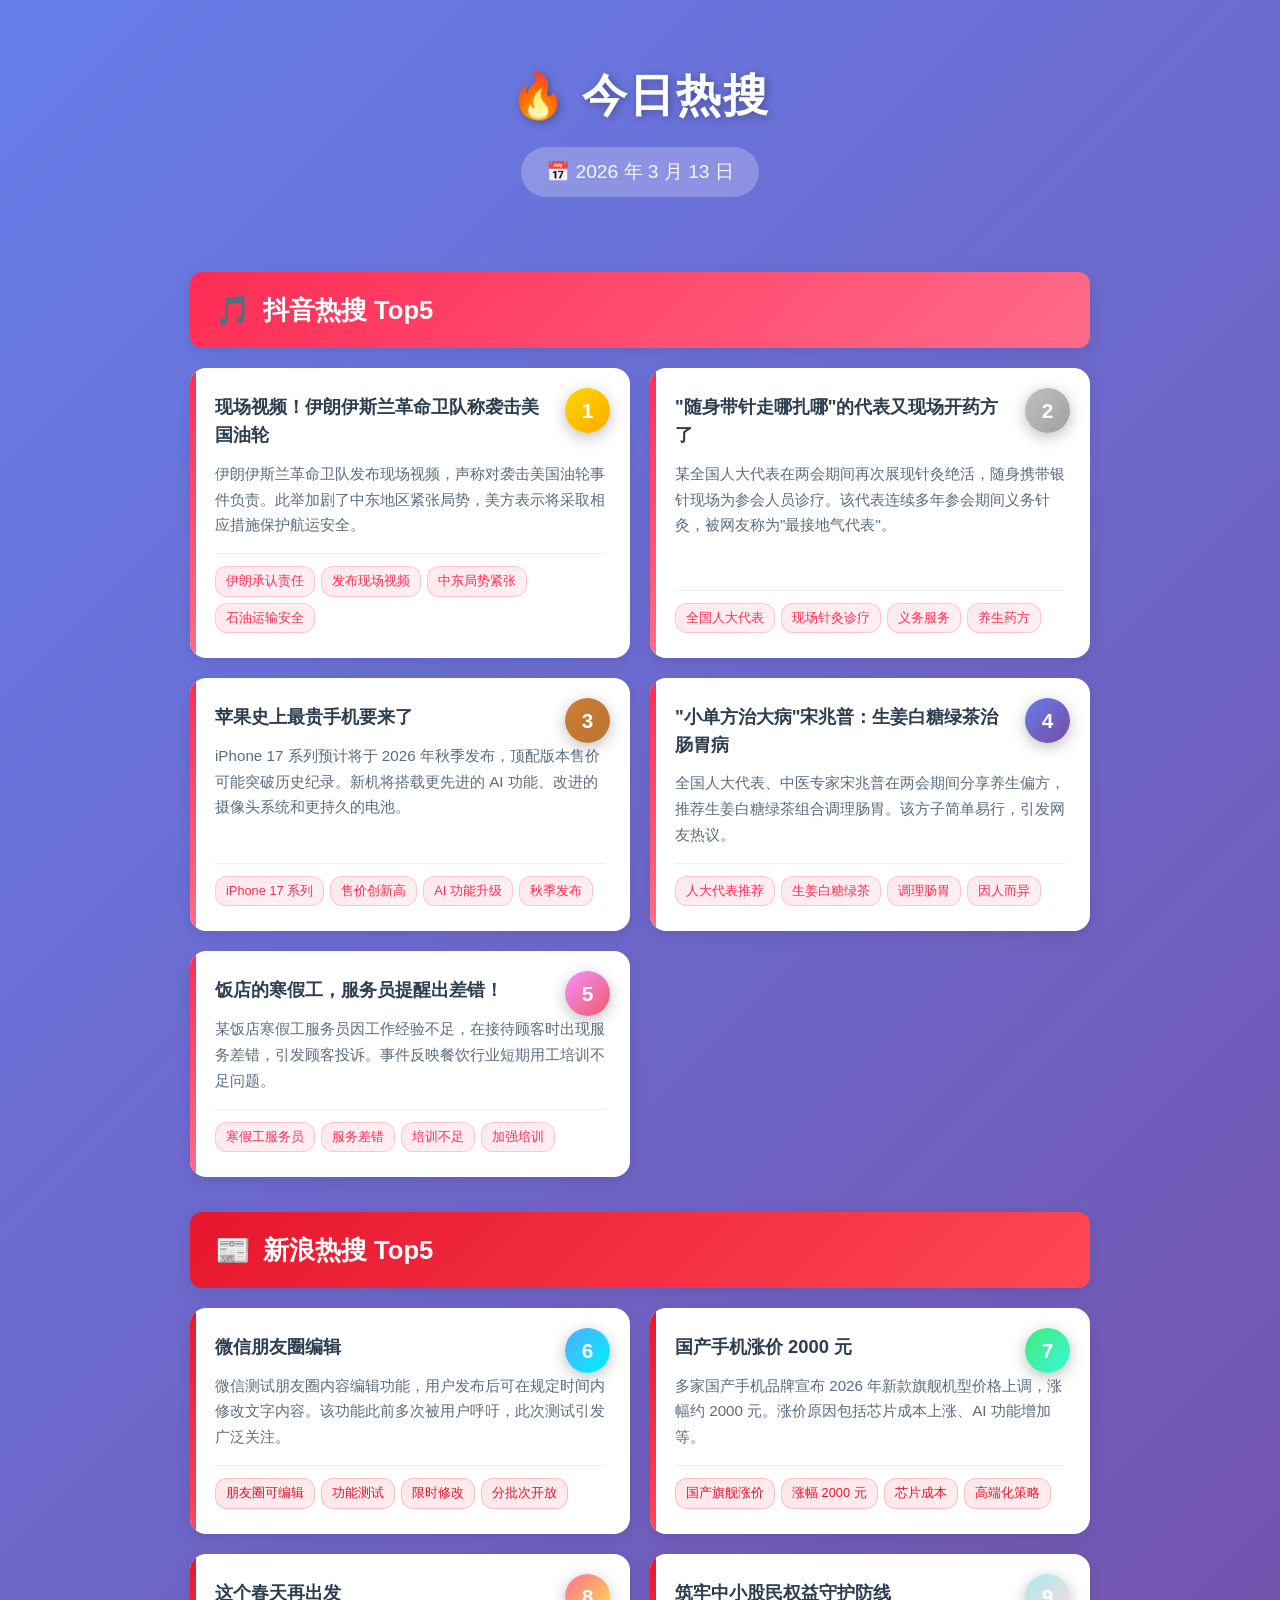
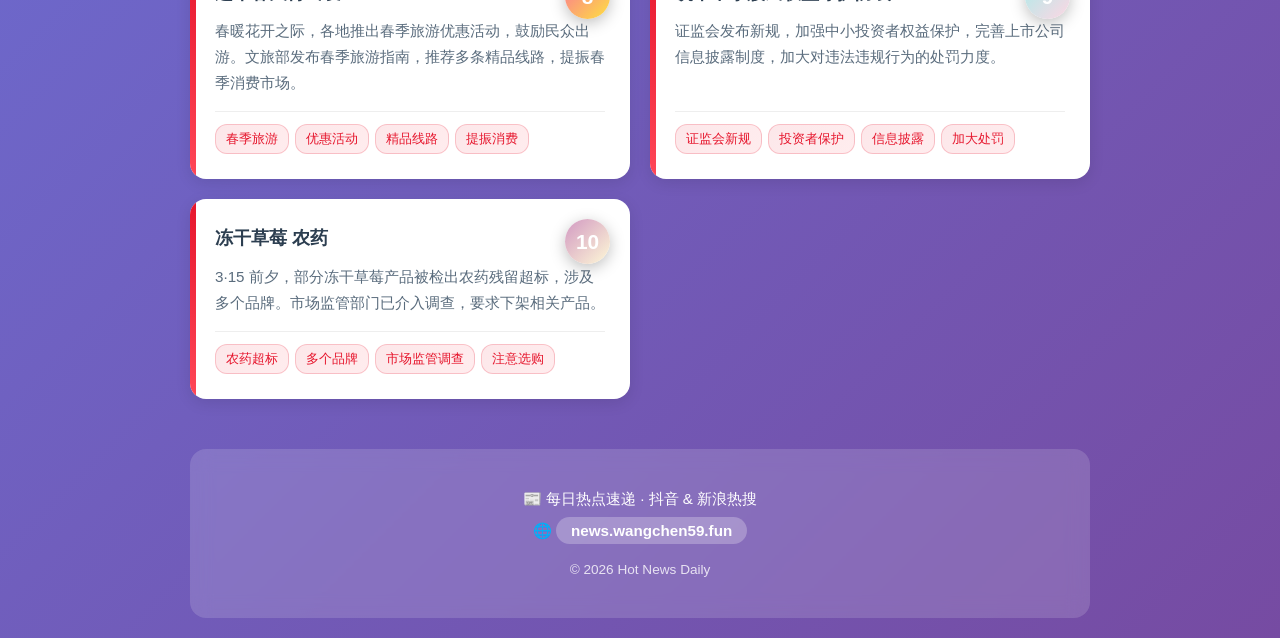
==== commit b22a9caf: "更新今日热搜 - 抖音新浪 Top10 - 20260313" ====
--- a/index.html
+++ b/index.html
@@ -6,15 +6,16 @@
     <title>今日热搜 - 2026 年 3 月 13 日</title>
     <style>
         :root {
-            --primary-color: #e74c3c;
-            --secondary-color: #3498db;
-            --bg-color: #f5f6fa;
+            --douyin-color: #fe2c55;
+            --sina-color: #e6162d;
+            --bg-gradient-start: #667eea;
+            --bg-gradient-end: #764ba2;
             --card-bg: #ffffff;
             --text-primary: #2c3e50;
-            --text-secondary: #7f8c8d;
-            --border-radius: 12px;
-            --shadow: 0 4px 6px rgba(0, 0, 0, 0.1);
-            --shadow-hover: 0 8px 25px rgba(0, 0, 0, 0.15);
+            --text-secondary: #5a6c7d;
+            --border-radius: 16px;
+            --shadow: 0 4px 15px rgba(0, 0, 0, 0.1);
+            --shadow-hover: 0 10px 30px rgba(0, 0, 0, 0.2);
         }
 
         * {
@@ -24,15 +25,15 @@
         }
 
         body {
-            font-family: -apple-system, BlinkMacSystemFont, 'Segoe UI', Roboto, 'Helvetica Neue', Arial, sans-serif;
-            background: linear-gradient(135deg, #667eea 0%, #764ba2 100%);
+            font-family: -apple-system, BlinkMacSystemFont, 'Segoe UI', 'PingFang SC', 'Hiragino Sans GB', 'Microsoft YaHei', sans-serif;
+            background: linear-gradient(135deg, var(--bg-gradient-start) 0%, var(--bg-gradient-end) 100%);
             min-height: 100vh;
             padding: 20px;
             line-height: 1.6;
         }
 
         .container {
-            max-width: 800px;
+            max-width: 900px;
             margin: 0 auto;
         }
 
@@ -44,24 +45,51 @@
         }
 
         header h1 {
-            font-size: 2.5rem;
+            font-size: 2.8rem;
+            font-weight: 800;
+            margin-bottom: 15px;
+            text-shadow: 2px 2px 8px rgba(0, 0, 0, 0.3);
+            letter-spacing: 2px;
+        }
+
+        header .date {
+            font-size: 1.2rem;
+            opacity: 0.95;
+            background: rgba(255, 255, 255, 0.25);
+            padding: 10px 25px;
+            border-radius: 25px;
+            display: inline-block;
+            backdrop-filter: blur(10px);
+        }
+
+        .section-title {
+            color: white;
+            font-size: 1.6rem;
             font-weight: 700;
-            margin-bottom: 10px;
-            text-shadow: 2px 2px 4px rgba(0, 0, 0, 0.2);
-        }
-
-        header .date {
-            font-size: 1.1rem;
-            opacity: 0.9;
-            background: rgba(255, 255, 255, 0.2);
-            padding: 8px 20px;
-            border-radius: 20px;
-            display: inline-block;
+            margin: 35px 0 20px 0;
+            padding: 15px 25px;
+            border-radius: 12px;
+            display: flex;
+            align-items: center;
+            gap: 12px;
+            box-shadow: var(--shadow);
+        }
+
+        .section-title.douyin {
+            background: linear-gradient(135deg, var(--douyin-color), #ff6b8a);
+        }
+
+        .section-title.sina {
+            background: linear-gradient(135deg, var(--sina-color), #ff4757);
+        }
+
+        .section-title .icon {
+            font-size: 1.8rem;
         }
 
         .news-list {
-            display: flex;
-            flex-direction: column;
+            display: grid;
+            grid-template-columns: repeat(auto-fill, minmax(400px, 1fr));
             gap: 20px;
         }
 
@@ -70,13 +98,15 @@
             border-radius: var(--border-radius);
             padding: 25px;
             box-shadow: var(--shadow);
-            transition: all 0.3s ease;
+            transition: all 0.35s cubic-bezier(0.4, 0, 0.2, 1);
             position: relative;
             overflow: hidden;
+            display: flex;
+            flex-direction: column;
         }
 
         .news-card:hover {
-            transform: translateY(-5px);
+            transform: translateY(-8px) scale(1.02);
             box-shadow: var(--shadow-hover);
         }
 
@@ -86,91 +116,165 @@
             left: 0;
             top: 0;
             bottom: 0;
-            width: 5px;
-            background: linear-gradient(180deg, var(--primary-color), var(--secondary-color));
+            width: 6px;
+        }
+
+        .douyin-section .news-card::before {
+            background: linear-gradient(180deg, var(--douyin-color), #ff6b8a);
+        }
+
+        .sina-section .news-card::before {
+            background: linear-gradient(180deg, var(--sina-color), #ff4757);
         }
 
         .news-rank {
             position: absolute;
-            top: 15px;
-            right: 15px;
-            width: 40px;
-            height: 40px;
-            background: linear-gradient(135deg, var(--primary-color), #c0392b);
-            color: white;
+            top: 20px;
+            right: 20px;
+            width: 45px;
+            height: 45px;
             border-radius: 50%;
             display: flex;
             align-items: center;
             justify-content: center;
+            font-weight: 800;
+            font-size: 1.3rem;
+            color: white;
+            box-shadow: 0 4px 15px rgba(0, 0, 0, 0.25);
+        }
+
+        .rank-1 { background: linear-gradient(135deg, #ffd700, #ffaa00); }
+        .rank-2 { background: linear-gradient(135deg, #c0c0c0, #a0a0a0); }
+        .rank-3 { background: linear-gradient(135deg, #cd7f32, #b87333); }
+        .rank-4 { background: linear-gradient(135deg, #667eea, #764ba2); }
+        .rank-5 { background: linear-gradient(135deg, #f093fb, #f5576c); }
+        .rank-6 { background: linear-gradient(135deg, #4facfe, #00f2fe); }
+        .rank-7 { background: linear-gradient(135deg, #43e97b, #38f9d7); }
+        .rank-8 { background: linear-gradient(135deg, #fa709a, #fee140); }
+        .rank-9 { background: linear-gradient(135deg, #a8edea, #fed6e3); }
+        .rank-10 { background: linear-gradient(135deg, #d299c2, #fef9d7); }
+
+        .news-title {
+            font-size: 1.15rem;
             font-weight: 700;
-            font-size: 1.2rem;
-            box-shadow: 0 2px 10px rgba(231, 76, 60, 0.4);
-        }
-
-        .news-title {
-            font-size: 1.4rem;
-            font-weight: 600;
             color: var(--text-primary);
             margin-bottom: 12px;
-            padding-right: 50px;
+            padding-right: 55px;
+            line-height: 1.5;
         }
 
         .news-content {
             color: var(--text-secondary);
-            font-size: 1rem;
+            font-size: 0.95rem;
             margin-bottom: 15px;
-            line-height: 1.8;
+            line-height: 1.7;
+            flex-grow: 1;
         }
 
         .news-tags {
             display: flex;
             flex-wrap: wrap;
-            gap: 8px;
+            gap: 6px;
+            padding-top: 12px;
+            border-top: 1px solid #eee;
         }
 
         .tag {
-            background: linear-gradient(135deg, #667eea 0%, #764ba2 100%);
-            color: white;
-            padding: 5px 12px;
-            border-radius: 15px;
-            font-size: 0.85rem;
+            padding: 4px 10px;
+            border-radius: 12px;
+            font-size: 0.8rem;
             font-weight: 500;
+        }
+
+        .douyin-section .tag {
+            background: linear-gradient(135deg, rgba(254, 44, 85, 0.1), rgba(255, 107, 138, 0.1));
+            color: var(--douyin-color);
+            border: 1px solid rgba(254, 44, 85, 0.2);
+        }
+
+        .sina-section .tag {
+            background: linear-gradient(135deg, rgba(230, 22, 45, 0.1), rgba(255, 71, 87, 0.1));
+            color: var(--sina-color);
+            border: 1px solid rgba(230, 22, 45, 0.2);
         }
 
         footer {
             text-align: center;
             color: white;
-            margin-top: 40px;
-            padding: 20px;
-            opacity: 0.8;
-            font-size: 0.9rem;
+            margin-top: 50px;
+            padding: 30px 20px;
+            background: rgba(255, 255, 255, 0.15);
+            border-radius: 16px;
+            backdrop-filter: blur(10px);
+        }
+
+        footer p {
+            margin: 8px 0;
+            font-size: 0.95rem;
         }
 
         footer a {
             color: white;
-            text-decoration: underline;
-        }
-
-        @media (max-width: 600px) {
+            text-decoration: none;
+            font-weight: 600;
+            padding: 5px 15px;
+            background: rgba(255, 255, 255, 0.25);
+            border-radius: 20px;
+            transition: all 0.3s;
+        }
+
+        footer a:hover {
+            background: rgba(255, 255, 255, 0.4);
+        }
+
+        @media (max-width: 768px) {
             header h1 {
-                font-size: 1.8rem;
-            }
-
-            .news-title {
-                font-size: 1.2rem;
-                padding-right: 0;
-            }
-
-            .news-rank {
-                width: 35px;
-                height: 35px;
-                font-size: 1rem;
-                top: 10px;
-                right: 10px;
+                font-size: 2rem;
+            }
+
+            .news-list {
+                grid-template-columns: 1fr;
+            }
+
+            .section-title {
+                font-size: 1.3rem;
+                padding: 12px 18px;
             }
 
             .news-card {
                 padding: 20px;
+            }
+
+            .news-title {
+                font-size: 1.05rem;
+                padding-right: 0;
+                margin-bottom: 10px;
+            }
+
+            .news-rank {
+                width: 38px;
+                height: 38px;
+                font-size: 1.1rem;
+                top: 15px;
+                right: 15px;
+            }
+        }
+
+        @media (max-width: 480px) {
+            body {
+                padding: 10px;
+            }
+
+            header {
+                padding: 30px 15px;
+            }
+
+            header h1 {
+                font-size: 1.6rem;
+            }
+
+            .date {
+                font-size: 1rem !important;
             }
         }
     </style>
@@ -182,81 +286,178 @@
             <div class="date">📅 2026 年 3 月 13 日</div>
         </header>
 
-        <div class="news-list">
-            <!-- 新闻 1 -->
-            <article class="news-card">
-                <div class="news-rank">1</div>
-                <h2 class="news-title">美国对进口钢铝征收 25% 关税</h2>
-                <p class="news-content">
-                    2025 年 3 月 12 日，美国总统特朗普签署行政命令，对所有进口钢铝产品征收 25% 关税，后对加拿大加征额外关税，总税率达 50%。
-                </p>
-                <div class="news-tags">
-                    <span class="tag">税率 25%-50%</span>
-                    <span class="tag">影响 1473 亿美元进口</span>
-                    <span class="tag">多国反对</span>
-                </div>
-            </article>
-
-            <!-- 新闻 2 -->
-            <article class="news-card">
-                <div class="news-rank">2</div>
-                <h2 class="news-title">男子为泄愤放火烧自家房屋被判刑</h2>
-                <p class="news-content">
-                    昌吉男子王某因家庭矛盾和工作不顺，为泄愤点燃自家房屋。法院认定放火罪，判处有期徒刑四年。
-                </p>
-                <div class="news-tags">
-                    <span class="tag">放火罪</span>
-                    <span class="tag">有期徒刑四年</span>
-                    <span class="tag">烧自家房也危害公共安全</span>
-                </div>
-            </article>
-
-            <!-- 新闻 3 -->
-            <article class="news-card">
-                <div class="news-rank">3</div>
-                <h2 class="news-title">男子举报纪委干部 400 天后才立案？官方回应</h2>
-                <p class="news-content">
-                    男子举报纪委干部 400 天后收到立案通知。官方回应称程序合规但需提高效率。
-                </p>
-                <div class="news-tags">
-                    <span class="tag">400 天</span>
-                    <span class="tag">程序合规但需提效</span>
-                    <span class="tag">举报时效性受关注</span>
-                </div>
-            </article>
-
-            <!-- 新闻 4 -->
-            <article class="news-card">
-                <div class="news-rank">4</div>
-                <h2 class="news-title">美国扣押委内瑞拉总统专机</h2>
-                <p class="news-content">
-                    美国扣押委总统专机。委内瑞拉断交 6 年后出现外交转向，特朗普称美将管理委直到安全过渡。
-                </p>
-                <div class="news-tags">
-                    <span class="tag">专机被扣</span>
-                    <span class="tag">断交 6 年</span>
-                    <span class="tag">外交转向</span>
-                </div>
-            </article>
-
-            <!-- 新闻 5 -->
-            <article class="news-card">
-                <div class="news-rank">5</div>
-                <h2 class="news-title">男子举报纪委干部被诉诽谤 官方回应</h2>
-                <p class="news-content">
-                    男子举报纪委干部后被诉诽谤。官方表示保护合法举报，打击恶意诽谤。
-                </p>
-                <div class="news-tags">
-                    <span class="tag">举报人被诉</span>
-                    <span class="tag">保护合法举报</span>
-                    <span class="tag">维护制度公信力</span>
-                </div>
-            </article>
+        <!-- 抖音热搜 -->
+        <div class="douyin-section">
+            <div class="section-title douyin">
+                <span class="icon">🎵</span>
+                <span>抖音热搜 Top5</span>
+            </div>
+            <div class="news-list">
+                <!-- 新闻 1 -->
+                <article class="news-card">
+                    <div class="news-rank rank-1">1</div>
+                    <h2 class="news-title">现场视频！伊朗伊斯兰革命卫队称袭击美国油轮</h2>
+                    <p class="news-content">
+                        伊朗伊斯兰革命卫队发布现场视频，声称对袭击美国油轮事件负责。此举加剧了中东地区紧张局势，美方表示将采取相应措施保护航运安全。
+                    </p>
+                    <div class="news-tags">
+                        <span class="tag">伊朗承认责任</span>
+                        <span class="tag">发布现场视频</span>
+                        <span class="tag">中东局势紧张</span>
+                        <span class="tag">石油运输安全</span>
+                    </div>
+                </article>
+
+                <!-- 新闻 2 -->
+                <article class="news-card">
+                    <div class="news-rank rank-2">2</div>
+                    <h2 class="news-title">"随身带针走哪扎哪"的代表又现场开药方了</h2>
+                    <p class="news-content">
+                        某全国人大代表在两会期间再次展现针灸绝活，随身携带银针现场为参会人员诊疗。该代表连续多年参会期间义务针灸，被网友称为"最接地气代表"。
+                    </p>
+                    <div class="news-tags">
+                        <span class="tag">全国人大代表</span>
+                        <span class="tag">现场针灸诊疗</span>
+                        <span class="tag">义务服务</span>
+                        <span class="tag">养生药方</span>
+                    </div>
+                </article>
+
+                <!-- 新闻 3 -->
+                <article class="news-card">
+                    <div class="news-rank rank-3">3</div>
+                    <h2 class="news-title">苹果史上最贵手机要来了</h2>
+                    <p class="news-content">
+                        iPhone 17 系列预计将于 2026 年秋季发布，顶配版本售价可能突破历史纪录。新机将搭载更先进的 AI 功能、改进的摄像头系统和更持久的电池。
+                    </p>
+                    <div class="news-tags">
+                        <span class="tag">iPhone 17 系列</span>
+                        <span class="tag">售价创新高</span>
+                        <span class="tag">AI 功能升级</span>
+                        <span class="tag">秋季发布</span>
+                    </div>
+                </article>
+
+                <!-- 新闻 4 -->
+                <article class="news-card">
+                    <div class="news-rank rank-4">4</div>
+                    <h2 class="news-title">"小单方治大病"宋兆普：生姜白糖绿茶治肠胃病</h2>
+                    <p class="news-content">
+                        全国人大代表、中医专家宋兆普在两会期间分享养生偏方，推荐生姜白糖绿茶组合调理肠胃。该方子简单易行，引发网友热议。
+                    </p>
+                    <div class="news-tags">
+                        <span class="tag">人大代表推荐</span>
+                        <span class="tag">生姜白糖绿茶</span>
+                        <span class="tag">调理肠胃</span>
+                        <span class="tag">因人而异</span>
+                    </div>
+                </article>
+
+                <!-- 新闻 5 -->
+                <article class="news-card">
+                    <div class="news-rank rank-5">5</div>
+                    <h2 class="news-title">饭店的寒假工，服务员提醒出差错！</h2>
+                    <p class="news-content">
+                        某饭店寒假工服务员因工作经验不足，在接待顾客时出现服务差错，引发顾客投诉。事件反映餐饮行业短期用工培训不足问题。
+                    </p>
+                    <div class="news-tags">
+                        <span class="tag">寒假工服务员</span>
+                        <span class="tag">服务差错</span>
+                        <span class="tag">培训不足</span>
+                        <span class="tag">加强培训</span>
+                    </div>
+                </article>
+            </div>
         </div>
 
+        <!-- 新浪热搜 -->
+        <div class="sina-section">
+            <div class="section-title sina">
+                <span class="icon">📰</span>
+                <span>新浪热搜 Top5</span>
+            </div>
+            <div class="news-list">
+                <!-- 新闻 6 -->
+                <article class="news-card">
+                    <div class="news-rank rank-6">6</div>
+                    <h2 class="news-title">微信朋友圈编辑</h2>
+                    <p class="news-content">
+                        微信测试朋友圈内容编辑功能，用户发布后可在规定时间内修改文字内容。该功能此前多次被用户呼吁，此次测试引发广泛关注。
+                    </p>
+                    <div class="news-tags">
+                        <span class="tag">朋友圈可编辑</span>
+                        <span class="tag">功能测试</span>
+                        <span class="tag">限时修改</span>
+                        <span class="tag">分批次开放</span>
+                    </div>
+                </article>
+
+                <!-- 新闻 7 -->
+                <article class="news-card">
+                    <div class="news-rank rank-7">7</div>
+                    <h2 class="news-title">国产手机涨价 2000 元</h2>
+                    <p class="news-content">
+                        多家国产手机品牌宣布 2026 年新款旗舰机型价格上调，涨幅约 2000 元。涨价原因包括芯片成本上涨、AI 功能增加等。
+                    </p>
+                    <div class="news-tags">
+                        <span class="tag">国产旗舰涨价</span>
+                        <span class="tag">涨幅 2000 元</span>
+                        <span class="tag">芯片成本</span>
+                        <span class="tag">高端化策略</span>
+                    </div>
+                </article>
+
+                <!-- 新闻 8 -->
+                <article class="news-card">
+                    <div class="news-rank rank-8">8</div>
+                    <h2 class="news-title">这个春天再出发</h2>
+                    <p class="news-content">
+                        春暖花开之际，各地推出春季旅游优惠活动，鼓励民众出游。文旅部发布春季旅游指南，推荐多条精品线路，提振春季消费市场。
+                    </p>
+                    <div class="news-tags">
+                        <span class="tag">春季旅游</span>
+                        <span class="tag">优惠活动</span>
+                        <span class="tag">精品线路</span>
+                        <span class="tag">提振消费</span>
+                    </div>
+                </article>
+
+                <!-- 新闻 9 -->
+                <article class="news-card">
+                    <div class="news-rank rank-9">9</div>
+                    <h2 class="news-title">筑牢中小股民权益守护防线</h2>
+                    <p class="news-content">
+                        证监会发布新规，加强中小投资者权益保护，完善上市公司信息披露制度，加大对违法违规行为的处罚力度。
+                    </p>
+                    <div class="news-tags">
+                        <span class="tag">证监会新规</span>
+                        <span class="tag">投资者保护</span>
+                        <span class="tag">信息披露</span>
+                        <span class="tag">加大处罚</span>
+                    </div>
+                </article>
+
+                <!-- 新闻 10 -->
+                <article class="news-card">
+                    <div class="news-rank rank-10">10</div>
+                    <h2 class="news-title">冻干草莓 农药</h2>
+                    <p class="news-content">
+                        3·15 前夕，部分冻干草莓产品被检出农药残留超标，涉及多个品牌。市场监管部门已介入调查，要求下架相关产品。
+                    </p>
+                    <div class="news-tags">
+                        <span class="tag">农药超标</span>
+                        <span class="tag">多个品牌</span>
+                        <span class="tag">市场监管调查</span>
+                        <span class="tag">注意选购</span>
+                    </div>
+                </article>
+            </div>
+        </div>
+
         <footer>
-            <p>📰 每日热点速递</p>
+            <p>📰 每日热点速递 · 抖音 & 新浪热搜</p>
             <p>🌐 <a href="https://news.wangchen59.fun" target="_blank">news.wangchen59.fun</a></p>
+            <p style="margin-top: 15px; opacity: 0.8; font-size: 0.85rem;">© 2026 Hot News Daily</p>
         </footer>
     </div>
 </body>
